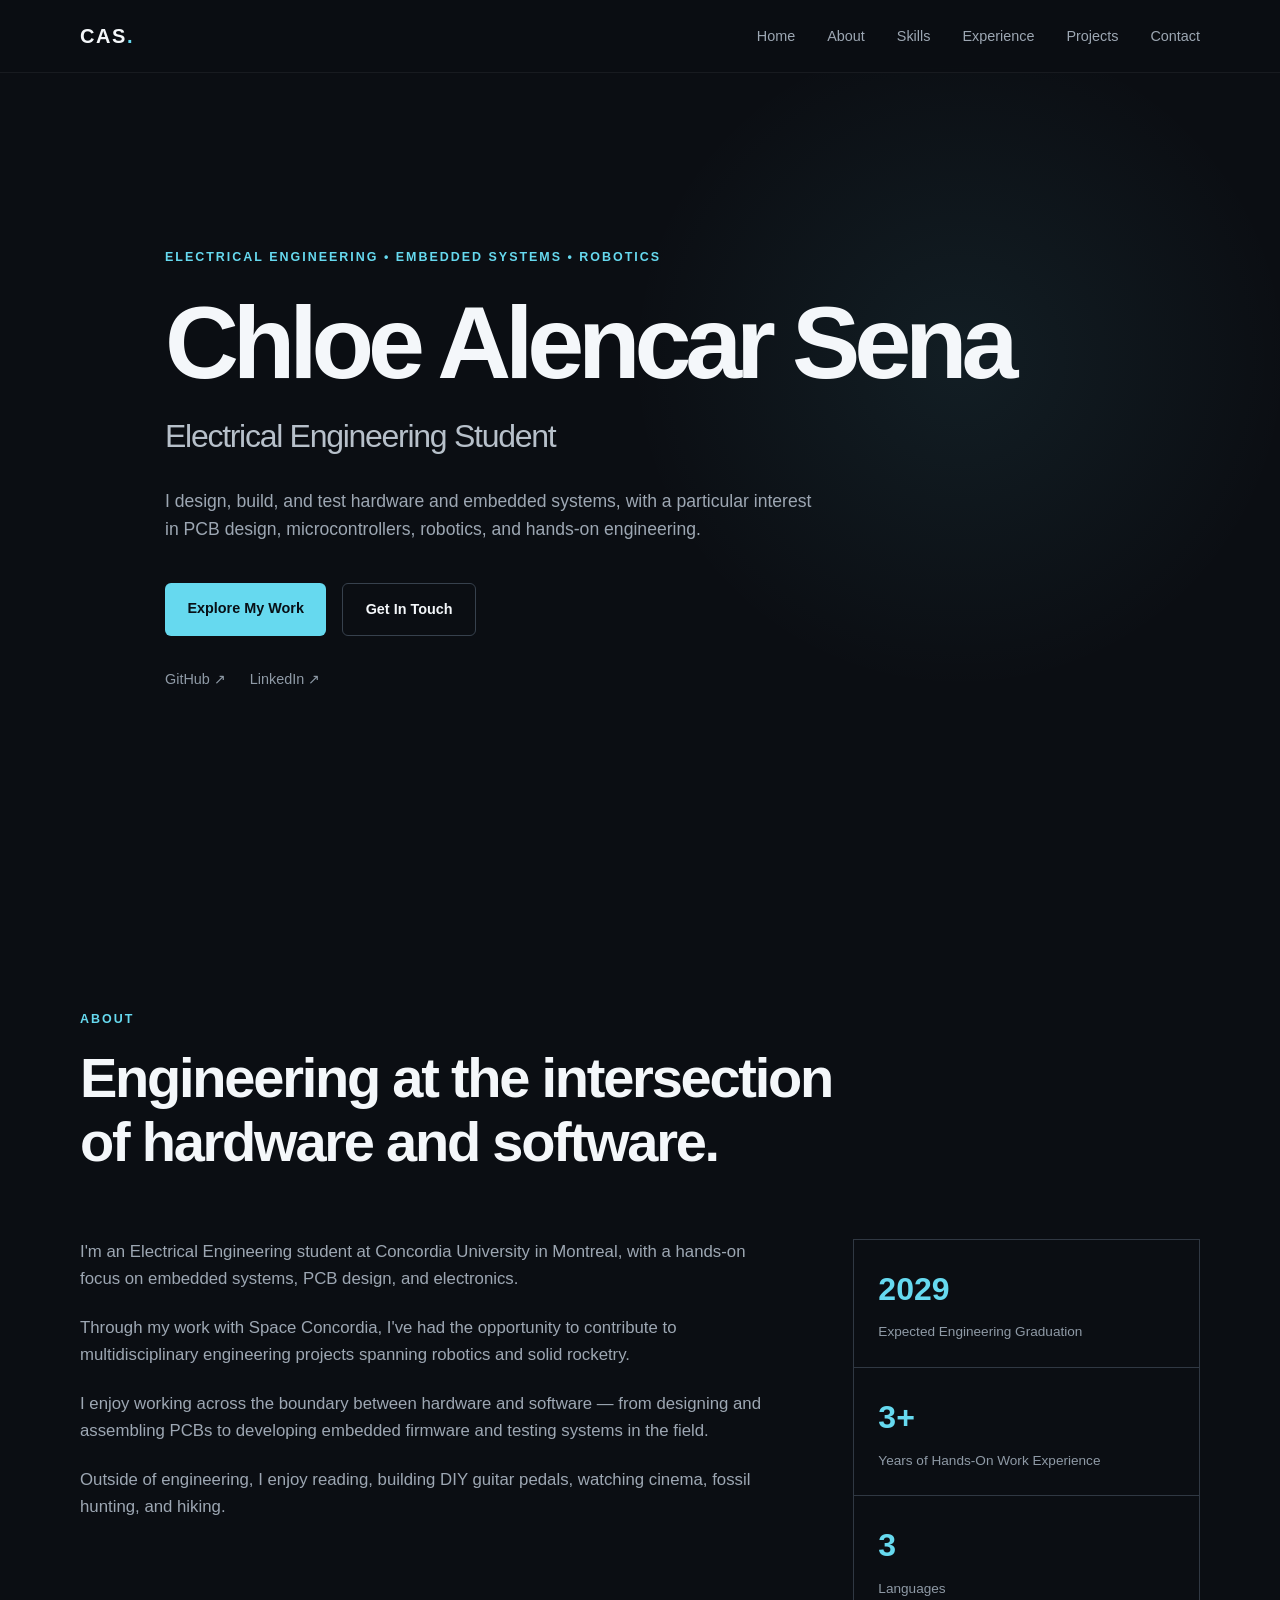
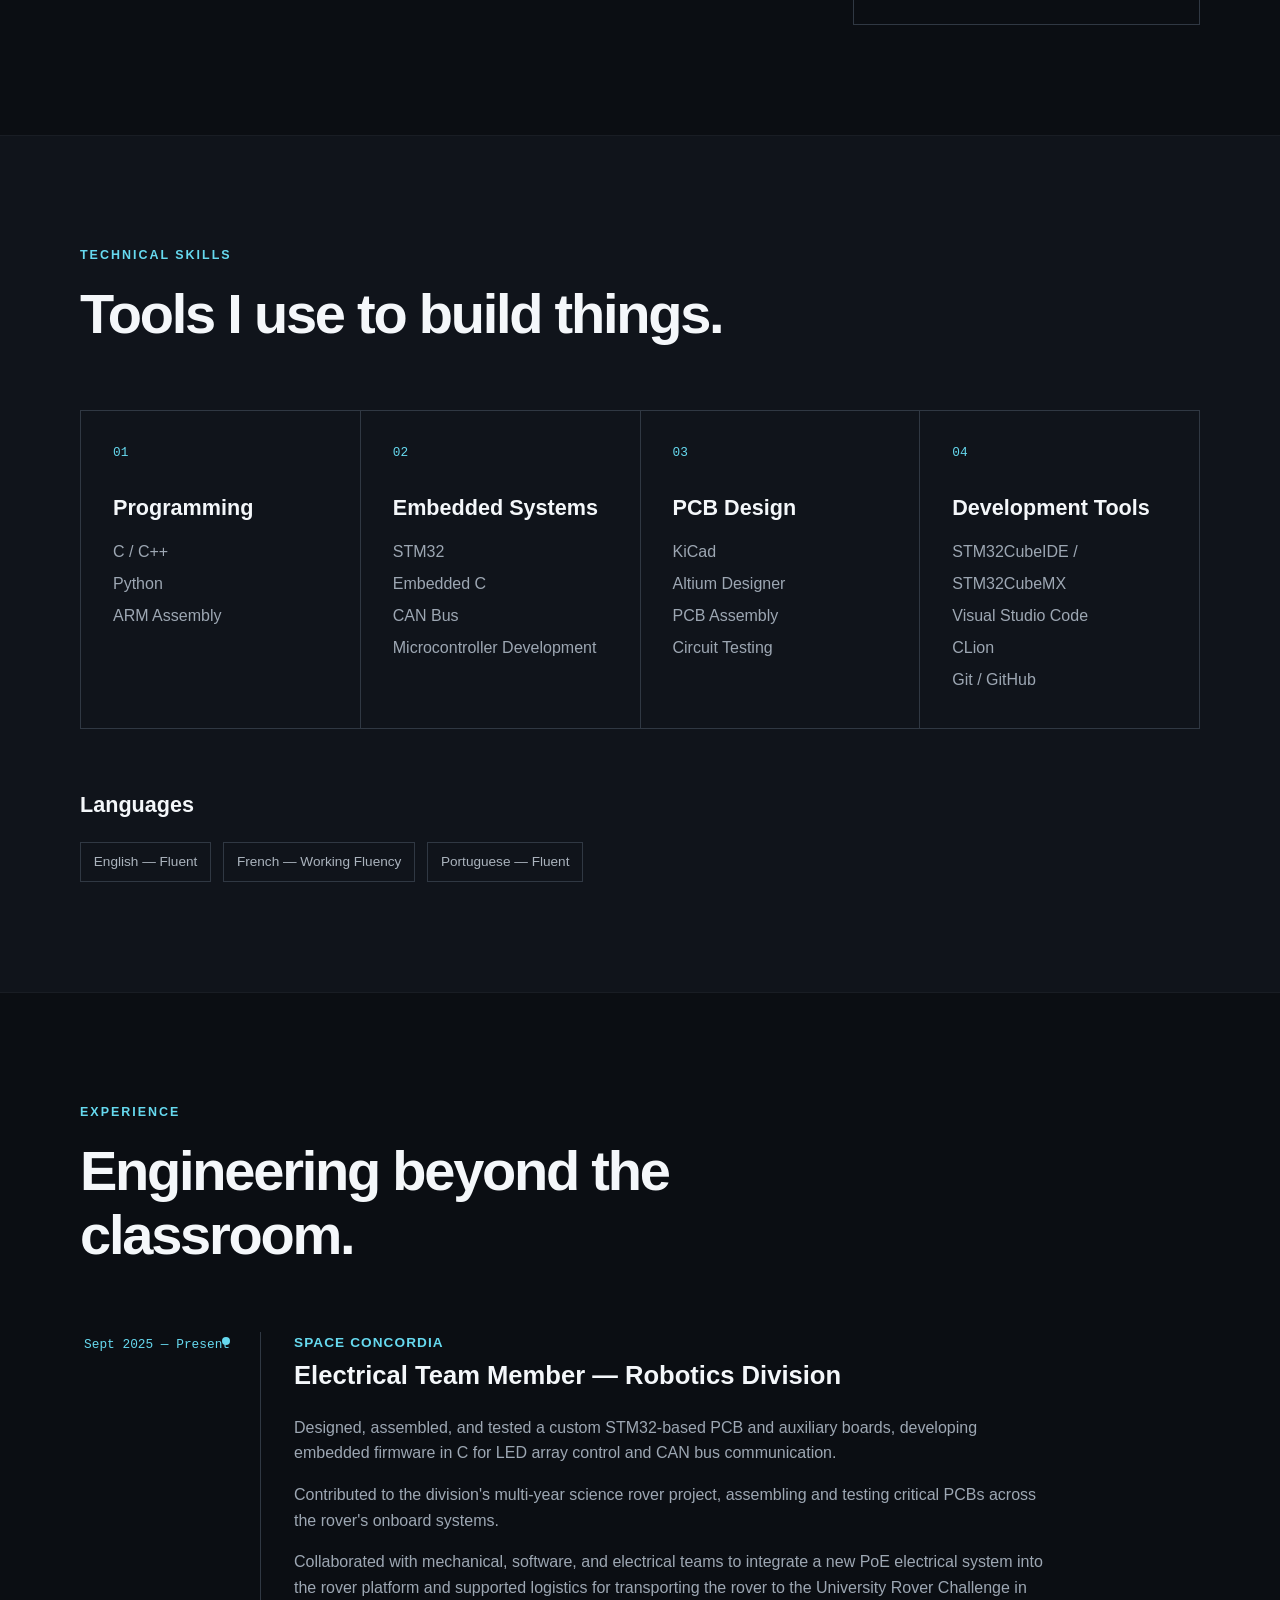
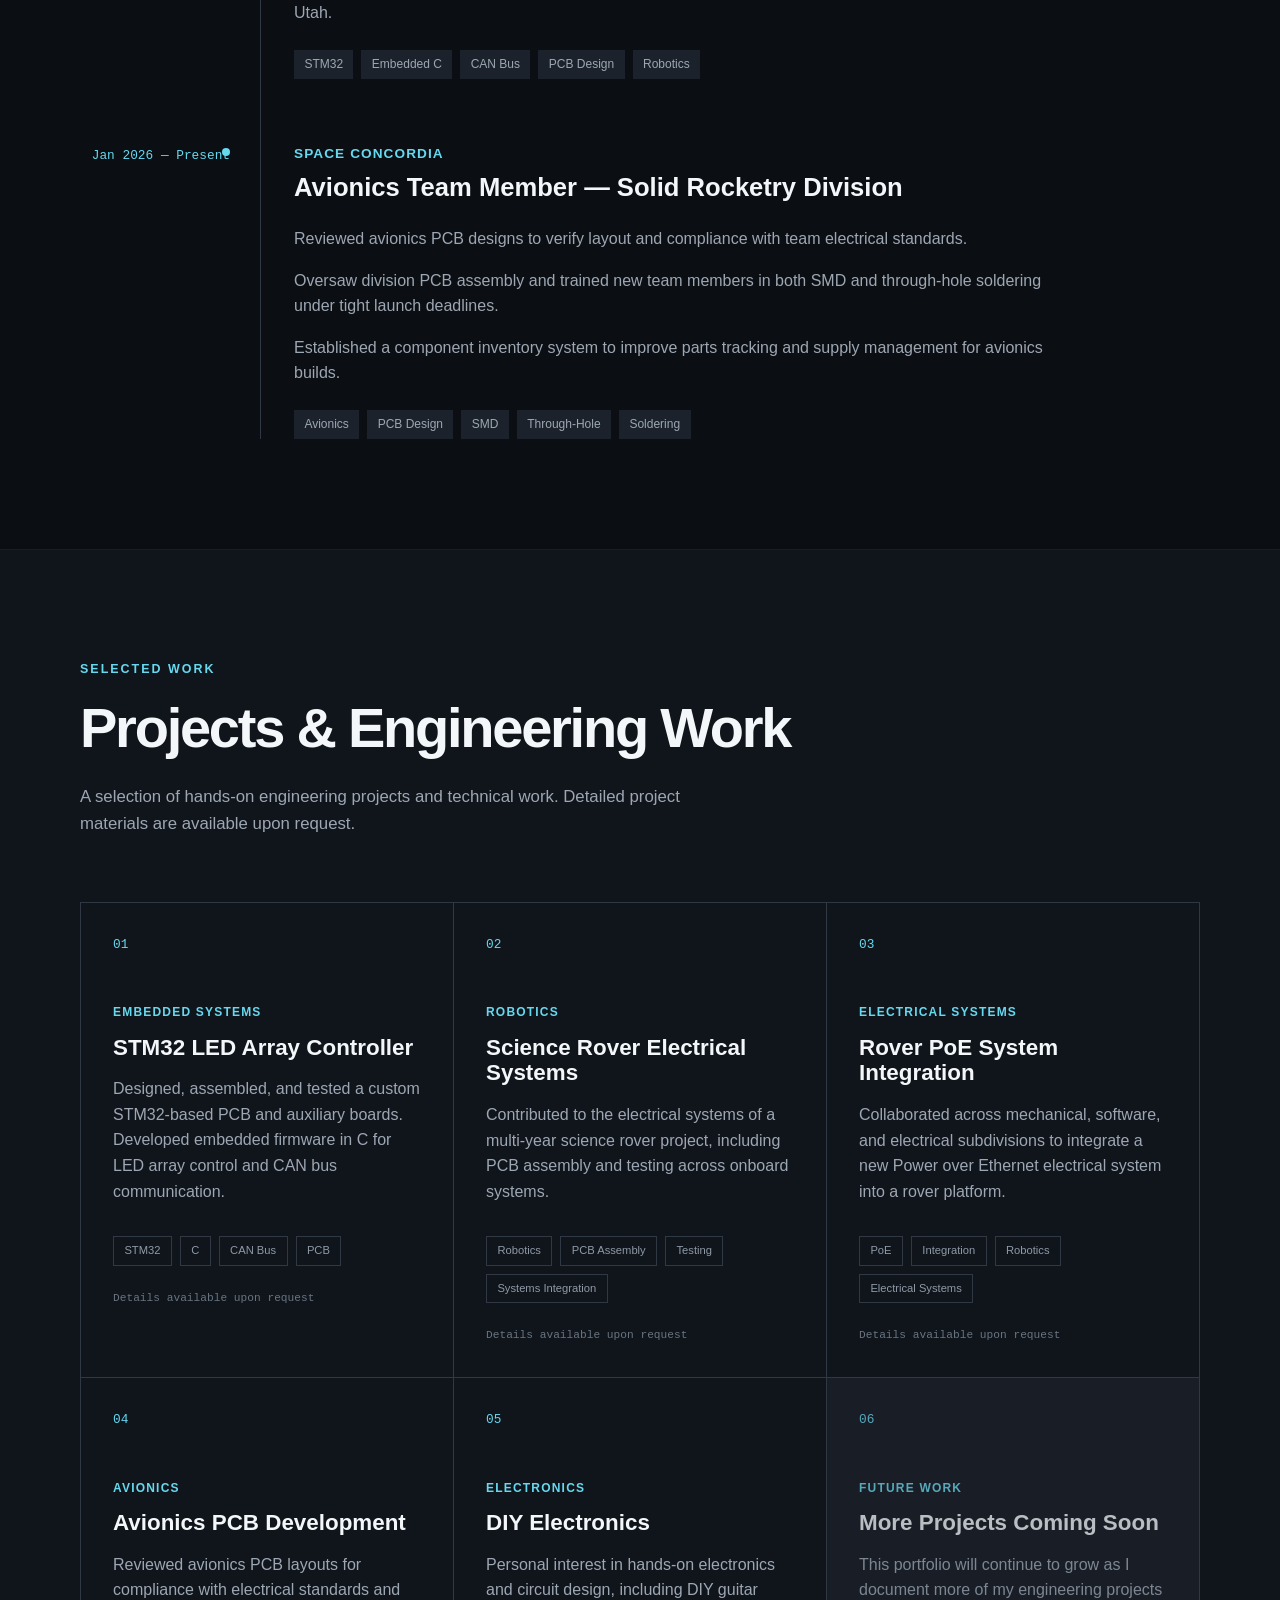
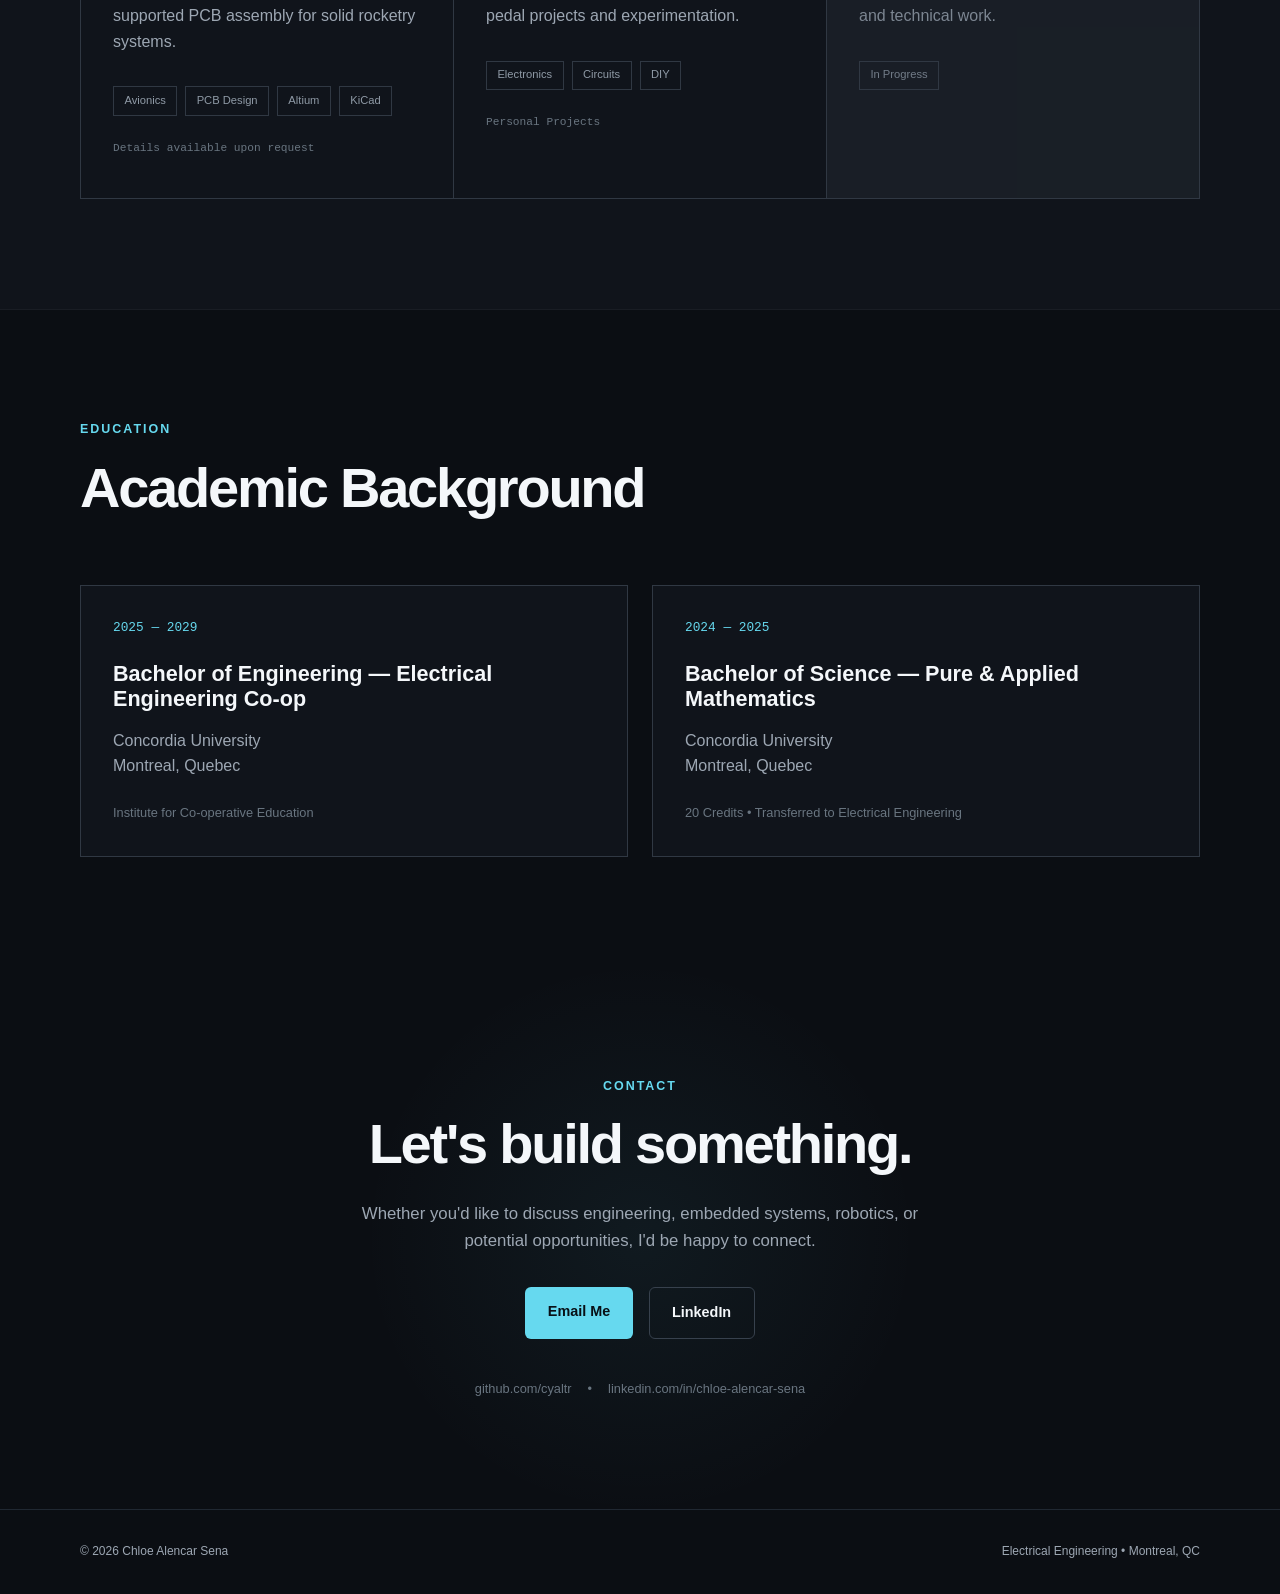
==== index.html @ 0486c57b "Revise portfolio content and structure Updated personal information and project details in the portf" ====
<!DOCTYPE html>
<html lang="en">
<head>
    <meta charset="UTF-8">

    <meta
        name="viewport"
        content="width=device-width, initial-scale=1.0"
    >

    <meta
        name="description"
        content="Chloe Alencar Sena — Electrical Engineering student specializing in embedded systems, PCB design, robotics, and avionics."
    >

    <meta
        name="author"
        content="Chloe Alencar Sena"
    >

    <title>Chloe Alencar Sena | Electrical Engineering</title>

    <link rel="stylesheet" href="css/style.css">
</head>

<body>

    <!-- ================================
         Navigation
    ================================= -->

    <header class="site-header">

        <nav class="navbar container">

            <a href="#home" class="logo">
                CAS<span>.</span>
            </a>

            <button
                class="menu-toggle"
                id="menu-toggle"
                aria-label="Open navigation menu"
                aria-expanded="false"
            >
                ☰
            </button>

            <ul class="nav-links" id="nav-links">

                <li>
                    <a href="#home">Home</a>
                </li>

                <li>
                    <a href="#about">About</a>
                </li>

                <li>
                    <a href="#skills">Skills</a>
                </li>

                <li>
                    <a href="#experience">Experience</a>
                </li>

                <li>
                    <a href="#projects">Projects</a>
                </li>

                <li>
                    <a href="#contact">Contact</a>
                </li>

            </ul>

        </nav>

    </header>


    <main>

        <!-- ================================
             Hero
        ================================= -->

        <section id="home" class="hero">

            <div class="container hero-content">

                <p class="eyebrow">
                    Electrical Engineering • Embedded Systems • Robotics
                </p>

                <h1>
                    Chloe Alencar Sena
                </h1>

                <h2>
                    Electrical Engineering Student
                </h2>

                <p class="hero-description">
                    I design, build, and test hardware and embedded
                    systems, with a particular interest in PCB design,
                    microcontrollers, robotics, and hands-on engineering.
                </p>

                <div class="hero-buttons">

                    <a
                        href="#projects"
                        class="button primary-button"
                    >
                        Explore My Work
                    </a>

                    <a
                        href="#contact"
                        class="button secondary-button"
                    >
                        Get In Touch
                    </a>

                </div>

                <div class="hero-links">

                    <a
                        href="https://github.com/cyaltr"
                        target="_blank"
                        rel="noopener noreferrer"
                    >
                        GitHub ↗
                    </a>

                    <a
                        href="https://www.linkedin.com/in/chloe-alencar-sena/"
                        target="_blank"
                        rel="noopener noreferrer"
                    >
                        LinkedIn ↗
                    </a>

                </div>

            </div>

        </section>


        <!-- ================================
             About
        ================================= -->

        <section id="about" class="section">

            <div class="container">

                <div class="section-heading">

                    <p class="eyebrow">
                        About
                    </p>

                    <h2>
                        Engineering at the intersection
                        of hardware and software.
                    </h2>

                </div>

                <div class="about-layout">

                    <div class="about-text">

                        <p>
                            I'm an Electrical Engineering student at
                            Concordia University in Montreal, with a
                            hands-on focus on embedded systems, PCB
                            design, and electronics.
                        </p>

                        <p>
                            Through my work with Space Concordia, I've
                            had the opportunity to contribute to
                            multidisciplinary engineering projects
                            spanning robotics and solid rocketry.
                        </p>

                        <p>
                            I enjoy working across the boundary between
                            hardware and software — from designing and
                            assembling PCBs to developing embedded
                            firmware and testing systems in the field.
                        </p>

                        <p>
                            Outside of engineering, I enjoy reading,
                            building DIY guitar pedals, watching cinema,
                            fossil hunting, and hiking.
                        </p>

                    </div>

                    <div class="about-facts">

                        <div class="fact">

                            <span class="fact-number">
                                2029
                            </span>

                            <span class="fact-label">
                                Expected Engineering Graduation
                            </span>

                        </div>

                        <div class="fact">

                            <span class="fact-number">
                                3+
                            </span>

                            <span class="fact-label">
                                Years of Hands-On Work Experience
                            </span>

                        </div>

                        <div class="fact">

                            <span class="fact-number">
                                3
                            </span>

                            <span class="fact-label">
                                Languages
                            </span>

                        </div>

                    </div>

                </div>

            </div>

        </section>


        <!-- ================================
             Skills
        ================================= -->

        <section id="skills" class="section section-alt">

            <div class="container">

                <div class="section-heading">

                    <p class="eyebrow">
                        Technical Skills
                    </p>

                    <h2>
                        Tools I use to build things.
                    </h2>

                </div>

                <div class="skills-grid">

                    <div class="skill-card">

                        <div class="skill-icon">
                            01
                        </div>

                        <h3>
                            Programming
                        </h3>

                        <p>
                            C / C++<br>
                            Python<br>
                            ARM Assembly
                        </p>

                    </div>


                    <div class="skill-card">

                        <div class="skill-icon">
                            02
                        </div>

                        <h3>
                            Embedded Systems
                        </h3>

                        <p>
                            STM32<br>
                            Embedded C<br>
                            CAN Bus<br>
                            Microcontroller Development
                        </p>

                    </div>


                    <div class="skill-card">

                        <div class="skill-icon">
                            03
                        </div>

                        <h3>
                            PCB Design
                        </h3>

                        <p>
                            KiCad<br>
                            Altium Designer<br>
                            PCB Assembly<br>
                            Circuit Testing
                        </p>

                    </div>


                    <div class="skill-card">

                        <div class="skill-icon">
                            04
                        </div>

                        <h3>
                            Development Tools
                        </h3>

                        <p>
                            STM32CubeIDE / STM32CubeMX<br>
                            Visual Studio Code<br>
                            CLion<br>
                            Git / GitHub
                        </p>

                    </div>

                </div>


                <div class="languages">

                    <h3>
                        Languages
                    </h3>

                    <div class="language-list">

                        <span>
                            English — Fluent
                        </span>

                        <span>
                            French — Working Fluency
                        </span>

                        <span>
                            Portuguese — Fluent
                        </span>

                    </div>

                </div>

            </div>

        </section>


        <!-- ================================
             Experience
        ================================= -->

        <section id="experience" class="section">

            <div class="container">

                <div class="section-heading">

                    <p class="eyebrow">
                        Experience
                    </p>

                    <h2>
                        Engineering beyond the classroom.
                    </h2>

                </div>

                <div class="timeline">


                    <!-- Space Concordia Robotics -->

                    <article class="timeline-item">

                        <div class="timeline-date">
                            Sept 2025 — Present
                        </div>

                        <div class="timeline-content">

                            <p class="timeline-organization">
                                Space Concordia
                            </p>

                            <h3>
                                Electrical Team Member —
                                Robotics Division
                            </h3>

                            <p>
                                Designed, assembled, and tested a custom
                                STM32-based PCB and auxiliary boards,
                                developing embedded firmware in C for
                                LED array control and CAN bus communication.
                            </p>

                            <p>
                                Contributed to the division's
                                multi-year science rover project,
                                assembling and testing critical PCBs
                                across the rover's onboard systems.
                            </p>

                            <p>
                                Collaborated with mechanical, software,
                                and electrical teams to integrate a new
                                PoE electrical system into the rover
                                platform and supported logistics for
                                transporting the rover to the University
                                Rover Challenge in Utah.
                            </p>

                            <div class="experience-tags">

                                <span>
                                    STM32
                                </span>

                                <span>
                                    Embedded C
                                </span>

                                <span>
                                    CAN Bus
                                </span>

                                <span>
                                    PCB Design
                                </span>

                                <span>
                                    Robotics
                                </span>

                            </div>

                        </div>

                    </article>


                    <!-- Space Concordia Rocketry -->

                    <article class="timeline-item">

                        <div class="timeline-date">
                            Jan 2026 — Present
                        </div>

                        <div class="timeline-content">

                            <p class="timeline-organization">
                                Space Concordia
                            </p>

                            <h3>
                                Avionics Team Member —
                                Solid Rocketry Division
                            </h3>

                            <p>
                                Reviewed avionics PCB designs to verify
                                layout and compliance with team electrical
                                standards.
                            </p>

                            <p>
                                Oversaw division PCB assembly and trained
                                new team members in both SMD and
                                through-hole soldering under tight
                                launch deadlines.
                            </p>

                            <p>
                                Established a component inventory system
                                to improve parts tracking and supply
                                management for avionics builds.
                            </p>

                            <div class="experience-tags">

                                <span>
                                    Avionics
                                </span>

                                <span>
                                    PCB Design
                                </span>

                                <span>
                                    SMD
                                </span>

                                <span>
                                    Through-Hole
                                </span>

                                <span>
                                    Soldering
                                </span>

                            </div>

                        </div>

                    </article>

                </div>

            </div>

        </section>


        <!-- ================================
             Projects
        ================================= -->

        <section id="projects" class="section section-alt">

            <div class="container">

                <div class="section-heading">

                    <p class="eyebrow">
                        Selected Work
                    </p>

                    <h2>
                        Projects &amp; Engineering Work
                    </h2>

                    <p class="section-intro">
                        A selection of hands-on engineering projects
                        and technical work. Detailed project materials
                        are available upon request.
                    </p>

                </div>

                <div class="projects-grid">


                    <!-- Project 1 -->

                    <article class="project-card">

                        <div class="project-number">
                            01
                        </div>

                        <div class="project-content">

                            <p class="project-category">
                                Embedded Systems
                            </p>

                            <h3>
                                STM32 LED Array Controller
                            </h3>

                            <p>
                                Designed, assembled, and tested a custom
                                STM32-based PCB and auxiliary boards.
                                Developed embedded firmware in C for
                                LED array control and CAN bus communication.
                            </p>

                            <div class="project-tags">

                                <span>STM32</span>
                                <span>C</span>
                                <span>CAN Bus</span>
                                <span>PCB</span>

                            </div>

                            <span class="project-status">
                                Details available upon request
                            </span>

                        </div>

                    </article>


                    <!-- Project 2 -->

                    <article class="project-card">

                        <div class="project-number">
                            02
                        </div>

                        <div class="project-content">

                            <p class="project-category">
                                Robotics
                            </p>

                            <h3>
                                Science Rover Electrical Systems
                            </h3>

                            <p>
                                Contributed to the electrical systems of
                                a multi-year science rover project,
                                including PCB assembly and testing across
                                onboard systems.
                            </p>

                            <div class="project-tags">

                                <span>Robotics</span>
                                <span>PCB Assembly</span>
                                <span>Testing</span>
                                <span>Systems Integration</span>

                            </div>

                            <span class="project-status">
                                Details available upon request
                            </span>

                        </div>

                    </article>


                    <!-- Project 3 -->

                    <article class="project-card">

                        <div class="project-number">
                            03
                        </div>

                        <div class="project-content">

                            <p class="project-category">
                                Electrical Systems
                            </p>

                            <h3>
                                Rover PoE System Integration
                            </h3>

                            <p>
                                Collaborated across mechanical, software,
                                and electrical subdivisions to integrate
                                a new Power over Ethernet electrical system
                                into a rover platform.
                            </p>

                            <div class="project-tags">

                                <span>PoE</span>
                                <span>Integration</span>
                                <span>Robotics</span>
                                <span>Electrical Systems</span>

                            </div>

                            <span class="project-status">
                                Details available upon request
                            </span>

                        </div>

                    </article>


                    <!-- Project 4 -->

                    <article class="project-card">

                        <div class="project-number">
                            04
                        </div>

                        <div class="project-content">

                            <p class="project-category">
                                Avionics
                            </p>

                            <h3>
                                Avionics PCB Development
                            </h3>

                            <p>
                                Reviewed avionics PCB layouts for
                                compliance with electrical standards
                                and supported PCB assembly for solid
                                rocketry systems.
                            </p>

                            <div class="project-tags">

                                <span>Avionics</span>
                                <span>PCB Design</span>
                                <span>Altium</span>
                                <span>KiCad</span>

                            </div>

                            <span class="project-status">
                                Details available upon request
                            </span>

                        </div>

                    </article>


                    <!-- Project 5 -->

                    <article class="project-card">

                        <div class="project-number">
                            05
                        </div>

                        <div class="project-content">

                            <p class="project-category">
                                Electronics
                            </p>

                            <h3>
                                DIY Electronics
                            </h3>

                            <p>
                                Personal interest in hands-on electronics
                                and circuit design, including DIY guitar
                                pedal projects and experimentation.
                            </p>

                            <div class="project-tags">

                                <span>Electronics</span>
                                <span>Circuits</span>
                                <span>DIY</span>

                            </div>

                            <span class="project-status">
                                Personal Projects
                            </span>

                        </div>

                    </article>


                    <!-- Project 6 -->

                    <article class="project-card project-card-muted">

                        <div class="project-number">
                            06
                        </div>

                        <div class="project-content">

                            <p class="project-category">
                                Future Work
                            </p>

                            <h3>
                                More Projects Coming Soon
                            </h3>

                            <p>
                                This portfolio will continue to grow
                                as I document more of my engineering
                                projects and technical work.
                            </p>

                            <div class="project-tags">

                                <span>In Progress</span>

                            </div>

                        </div>

                    </article>

                </div>

            </div>

        </section>


        <!-- ================================
             Education
        ================================= -->

        <section class="section">

            <div class="container">

                <div class="section-heading">

                    <p class="eyebrow">
                        Education
                    </p>

                    <h2>
                        Academic Background
                    </h2>

                </div>

                <div class="education-grid">

                    <article class="education-card">

                        <p class="education-date">
                            2025 — 2029
                        </p>

                        <h3>
                            Bachelor of Engineering —
                            Electrical Engineering Co-op
                        </h3>

                        <p>
                            Concordia University
                            <br>
                            Montreal, Quebec
                        </p>

                        <span>
                            Institute for Co-operative Education
                        </span>

                    </article>


                    <article class="education-card">

                        <p class="education-date">
                            2024 — 2025
                        </p>

                        <h3>
                            Bachelor of Science —
                            Pure &amp; Applied Mathematics
                        </h3>

                        <p>
                            Concordia University
                            <br>
                            Montreal, Quebec
                        </p>

                        <span>
                            20 Credits • Transferred to Electrical Engineering
                        </span>

                    </article>

                </div>

            </div>

        </section>


        <!-- ================================
             Contact
        ================================= -->

        <section id="contact" class="section contact-section">

            <div class="container contact-content">

                <p class="eyebrow">
                    Contact
                </p>

                <h2>
                    Let's build something.
                </h2>

                <p>
                    Whether you'd like to discuss engineering,
                    embedded systems, robotics, or potential
                    opportunities, I'd be happy to connect.
                </p>

                <div class="contact-buttons">

                    <a
                        href="mailto:chloe.alencar@gmail.com"
                        class="button primary-button"
                    >
                        Email Me
                    </a>

                    <a
                        href="https://www.linkedin.com/in/chloe-alencar-sena/"
                        target="_blank"
                        rel="noopener noreferrer"
                        class="button secondary-button"
                    >
                        LinkedIn
                    </a>

                </div>

                <div class="contact-links">

                    <a
                        href="https://github.com/cyaltr"
                        target="_blank"
                        rel="noopener noreferrer"
                    >
                        github.com/cyaltr
                    </a>

                    <span>
                        •
                    </span>

                    <a
                        href="https://www.linkedin.com/in/chloe-alencar-sena/"
                        target="_blank"
                        rel="noopener noreferrer"
                    >
                        linkedin.com/in/chloe-alencar-sena
                    </a>

                </div>

            </div>

        </section>

    </main>


    <!-- ================================
         Footer
    ================================= -->

    <footer class="site-footer">

        <div class="container footer-content">

            <p>
                &copy;
                <span id="current-year"></span>
                Chloe Alencar Sena
            </p>

            <p>
                Electrical Engineering • Montreal, QC
            </p>

        </div>

    </footer>


    <script src="js/script.js"></script>

</body>
</html>
---- css/style.css ----
/* =========================================
   RESET & BASE
========================================= */

* {
    margin: 0;
    padding: 0;
    box-sizing: border-box;
}

html {
    scroll-behavior: smooth;
    scroll-padding-top: 80px;
}

body {
    font-family:
        -apple-system,
        BlinkMacSystemFont,
        "Segoe UI",
        Roboto,
        Helvetica,
        Arial,
        sans-serif;

    background: #0b0e13;
    color: #f4f7fa;

    line-height: 1.6;
}

a {
    color: inherit;
    text-decoration: none;
}

button {
    font: inherit;
}

.container {
    width: min(1120px, 90%);
    margin: 0 auto;
}


/* =========================================
   TYPOGRAPHY
========================================= */

h1,
h2,
h3 {
    line-height: 1.15;
}

h1 {
    font-size: clamp(3.2rem, 8vw, 7rem);
    letter-spacing: -0.06em;
}

h2 {
    max-width: 800px;
    font-size: clamp(2rem, 5vw, 3.5rem);
    letter-spacing: -0.04em;
}

h3 {
    font-size: 1.35rem;
}

p {
    color: #9da7b3;
}

.eyebrow {
    margin-bottom: 1rem;

    color: #66d9ef;

    font-size: 0.78rem;
    font-weight: 700;

    letter-spacing: 0.16em;
    text-transform: uppercase;
}


/* =========================================
   HEADER
========================================= */

.site-header {
    position: fixed;
    top: 0;
    left: 0;

    width: 100%;

    z-index: 1000;

    background: rgba(11, 14, 19, 0.88);

    backdrop-filter: blur(14px);

    border-bottom:
        1px solid rgba(255, 255, 255, 0.06);
}

.navbar {
    min-height: 72px;

    display: flex;
    align-items: center;
    justify-content: space-between;
}

.logo {
    font-size: 1.25rem;
    font-weight: 800;

    letter-spacing: 0.08em;
}

.logo span {
    color: #66d9ef;
}

.nav-links {
    display: flex;
    gap: 2rem;

    list-style: none;
}

.nav-links a {
    color: #9da7b3;

    font-size: 0.9rem;

    transition:
        color 0.2s ease;
}

.nav-links a:hover {
    color: #ffffff;
}

.menu-toggle {
    display: none;

    border: 0;

    background: transparent;

    color: #ffffff;

    font-size: 1.5rem;

    cursor: pointer;
}


/* =========================================
   HERO
========================================= */

.hero {
    min-height: 100vh;

    display: flex;
    align-items: center;

    padding:
        120px 0
        80px;

    background:
        radial-gradient(
            circle at 75% 40%,
            rgba(102, 217, 239, 0.08),
            transparent 30%
        );
}

.hero-content {
    max-width: 950px;
}

.hero h2 {
    margin-top: 1rem;

    color: #b7c0ca;

    font-size: clamp(1.3rem, 3vw, 2rem);

    font-weight: 400;
}

.hero-description {
    max-width: 650px;

    margin-top: 2rem;

    font-size: 1.1rem;
}

.hero-buttons {
    display: flex;
    flex-wrap: wrap;

    gap: 1rem;

    margin-top: 2.5rem;
}

.hero-links {
    display: flex;
    gap: 1.5rem;

    margin-top: 2rem;
}

.hero-links a {
    color: #8f9aa6;

    font-size: 0.9rem;

    border-bottom:
        1px solid transparent;

    transition:
        color 0.2s ease,
        border-color 0.2s ease;
}

.hero-links a:hover {
    color: #66d9ef;

    border-color: #66d9ef;
}


/* =========================================
   BUTTONS
========================================= */

.button {
    display: inline-block;

    padding:
        0.85rem
        1.4rem;

    border-radius: 6px;

    font-size: 0.9rem;
    font-weight: 700;

    transition:
        transform 0.2s ease,
        background 0.2s ease,
        border-color 0.2s ease;
}

.button:hover {
    transform: translateY(-2px);
}

.primary-button {
    background: #66d9ef;

    color: #081016;
}

.primary-button:hover {
    background: #8de5f5;
}

.secondary-button {
    border:
        1px solid #37414d;

    color: #f4f7fa;
}

.secondary-button:hover {
    border-color: #66d9ef;

    background: rgba(102, 217, 239, 0.05);
}


/* =========================================
   SECTIONS
========================================= */

.section {
    padding: 110px 0;
}

.section-alt {
    background: #10141b;

    border-top:
        1px solid rgba(255, 255, 255, 0.04);

    border-bottom:
        1px solid rgba(255, 255, 255, 0.04);
}

.section-heading {
    margin-bottom: 4rem;
}

.section-intro {
    max-width: 650px;

    margin-top: 1.5rem;

    font-size: 1.05rem;
}


/* =========================================
   ABOUT
========================================= */

.about-layout {
    display: grid;

    grid-template-columns:
        1.6fr
        0.8fr;

    gap: 5rem;

    align-items: start;
}

.about-text {
    display: grid;

    gap: 1.4rem;

    font-size: 1.05rem;
}

.about-facts {
    display: grid;

    gap: 1px;

    background: #303843;

    border:
        1px solid #303843;
}

.fact {
    display: flex;
    flex-direction: column;

    padding: 1.5rem;

    background: #0b0e13;
}

.fact-number {
    color: #66d9ef;

    font-size: 2rem;
    font-weight: 700;
}

.fact-label {
    margin-top: 0.4rem;

    color: #8f9aa6;

    font-size: 0.85rem;
}


/* =========================================
   SKILLS
========================================= */

.skills-grid {
    display: grid;

    grid-template-columns:
        repeat(4, 1fr);

    gap: 1px;

    background: #303843;

    border:
        1px solid #303843;
}

.skill-card {
    min-height: 250px;

    padding: 2rem;

    background: #10141b;

    transition:
        background 0.2s ease;
}

.skill-card:hover {
    background: #151b23;
}

.skill-icon {
    margin-bottom: 2rem;

    color: #66d9ef;

    font-family:
        "Courier New",
        monospace;

    font-size: 0.8rem;
}

.skill-card h3 {
    margin-bottom: 1rem;
}

.skill-card p {
    line-height: 2;
}

.languages {
    margin-top: 4rem;
}

.languages h3 {
    margin-bottom: 1.5rem;
}

.language-list {
    display: flex;
    flex-wrap: wrap;

    gap: 0.75rem;
}

.language-list span {
    padding:
        0.5rem
        0.8rem;

    border:
        1px solid #303843;

    color: #aab3bd;

    font-size: 0.85rem;
}


/* =========================================
   EXPERIENCE TIMELINE
========================================= */

.timeline {
    position: relative;

    display: grid;

    gap: 4rem;
}

.timeline::before {
    content: "";

    position: absolute;

    top: 0;
    bottom: 0;
    left: 180px;

    width: 1px;

    background: #303843;
}

.timeline-item {
    display: grid;

    grid-template-columns:
        150px
        1fr;

    gap: 4rem;

    position: relative;
}

.timeline-date {
    padding-top: 0.2rem;

    color: #66d9ef;

    font-family:
        "Courier New",
        monospace;

    font-size: 0.8rem;

    text-align: right;
}

.timeline-content {
    position: relative;
}

.timeline-content::before {
    content: "";

    position: absolute;

    top: 5px;
    left: -4.5rem;

    width: 8px;
    height: 8px;

    background: #66d9ef;

    border-radius: 50%;
}

.timeline-organization {
    margin-bottom: 0.5rem;

    color: #66d9ef;

    font-size: 0.85rem;

    font-weight: 700;

    text-transform: uppercase;

    letter-spacing: 0.08em;
}

.timeline-content h3 {
    margin-bottom: 1.5rem;

    font-size: 1.6rem;
}

.timeline-content p:not(.timeline-organization) {
    max-width: 750px;

    margin-bottom: 1rem;
}

.experience-tags {
    display: flex;
    flex-wrap: wrap;

    gap: 0.5rem;

    margin-top: 1.5rem;
}

.experience-tags span {
    padding:
        0.3rem
        0.65rem;

    background: #1b222b;

    color: #9da7b3;

    font-size: 0.75rem;
}


/* =========================================
   PROJECTS
========================================= */

.projects-grid {
    display: grid;

    grid-template-columns:
        repeat(3, 1fr);

    gap: 1px;

    background: #303843;

    border:
        1px solid #303843;
}

.project-card {
    min-height: 420px;

    display: flex;
    flex-direction: column;

    padding: 2rem;

    background: #10141b;

    transition:
        background 0.2s ease;
}

.project-card:hover {
    background: #151b23;
}

.project-card-muted {
    opacity: 0.7;
}

.project-number {
    margin-bottom: 3rem;

    color: #66d9ef;

    font-family:
        "Courier New",
        monospace;

    font-size: 0.8rem;
}

.project-category {
    margin-bottom: 0.75rem;

    color: #66d9ef;

    font-size: 0.75rem;

    font-weight: 700;

    letter-spacing: 0.1em;

    text-transform: uppercase;
}

.project-content h3 {
    font-size: 1.4rem;
}

.project-content > p:not(.project-category) {
    margin-top: 1rem;
}

.project-tags {
    display: flex;
    flex-wrap: wrap;

    gap: 0.5rem;

    margin-top: auto;
    padding-top: 2rem;
}

.project-tags span {
    padding:
        0.3rem
        0.65rem;

    border:
        1px solid #303843;

    color: #8f9aa6;

    font-size: 0.7rem;
}

.project-status {
    display: block;

    margin-top: 1.5rem;

    color: #697580;

    font-family:
        "Courier New",
        monospace;

    font-size: 0.7rem;
}


/* =========================================
   EDUCATION
========================================= */

.education-grid {
    display: grid;

    grid-template-columns:
        repeat(2, 1fr);

    gap: 1.5rem;
}

.education-card {
    padding: 2rem;

    border:
        1px solid #303843;

    background: #10141b;
}

.education-date {
    margin-bottom: 1.5rem;

    color: #66d9ef;

    font-family:
        "Courier New",
        monospace;

    font-size: 0.8rem;
}

.education-card h3 {
    margin-bottom: 1rem;
}

.education-card span {
    display: block;

    margin-top: 1.5rem;

    color: #697580;

    font-size: 0.8rem;
}


/* =========================================
   CONTACT
========================================= */

.contact-section {
    background:
        radial-gradient(
            circle at 50% 50%,
            rgba(102, 217, 239, 0.06),
            transparent 40%
        );
}

.contact-content {
    max-width: 750px;

    text-align: center;
}

.contact-content h2 {
    margin:
        0 auto;
}

.contact-content > p:not(.eyebrow) {
    max-width: 600px;

    margin:
        1.5rem
        auto
        2rem;

    font-size: 1.05rem;
}

.contact-buttons {
    display: flex;

    justify-content: center;

    gap: 1rem;
}

.contact-links {
    display: flex;

    justify-content: center;

    flex-wrap: wrap;

    gap: 1rem;

    margin-top: 2.5rem;

    color: #697580;

    font-size: 0.8rem;
}

.contact-links a:hover {
    color: #66d9ef;
}


/* =========================================
   FOOTER
========================================= */

.site-footer {
    padding:
        2rem
        0;

    border-top:
        1px solid #202832;
}

.footer-content {
    display: flex;

    justify-content: space-between;

    gap: 1rem;
}

.footer-content p {
    font-size: 0.75rem;
}


/* =========================================
   RESPONSIVE
========================================= */

@media (max-width: 900px) {

    .skills-grid {
        grid-template-columns:
            repeat(2, 1fr);
    }

    .projects-grid {
        grid-template-columns:
            repeat(2, 1fr);
    }

    .about-layout {
        grid-template-columns: 1fr;
    }

}


@media (max-width: 768px) {

    .menu-toggle {
        display: block;
    }

    .nav-links {
        position: absolute;

        top: 72px;
        left: 0;

        width: 100%;

        display: none;

        flex-direction: column;

        gap: 0;

        padding: 1rem 5%;

        background: #10141b;

        border-bottom:
            1px solid #303843;
    }

    .nav-links.active {
        display: flex;
    }

    .nav-links li {
        padding:
            0.75rem
            0;
    }

    .hero {
        min-height: auto;

        padding:
            150px
            0
            100px;
    }

    .timeline::before {
        display: none;
    }

    .timeline-item {
        grid-template-columns: 1fr;

        gap: 0.75rem;
    }

    .timeline-date {
        text-align: left;
    }

    .timeline-content::before {
        display: none;
    }

}


@media (max-width: 600px) {

    .section {
        padding:
            80px
            0;
    }

    .skills-grid,
    .projects-grid,
    .education-grid {
        grid-template-columns: 1fr;
    }

    .hero-buttons,
    .contact-buttons {
        flex-direction: column;
    }

    .button {
        text-align: center;
    }

    .footer-content {
        flex-direction: column;
    }

}
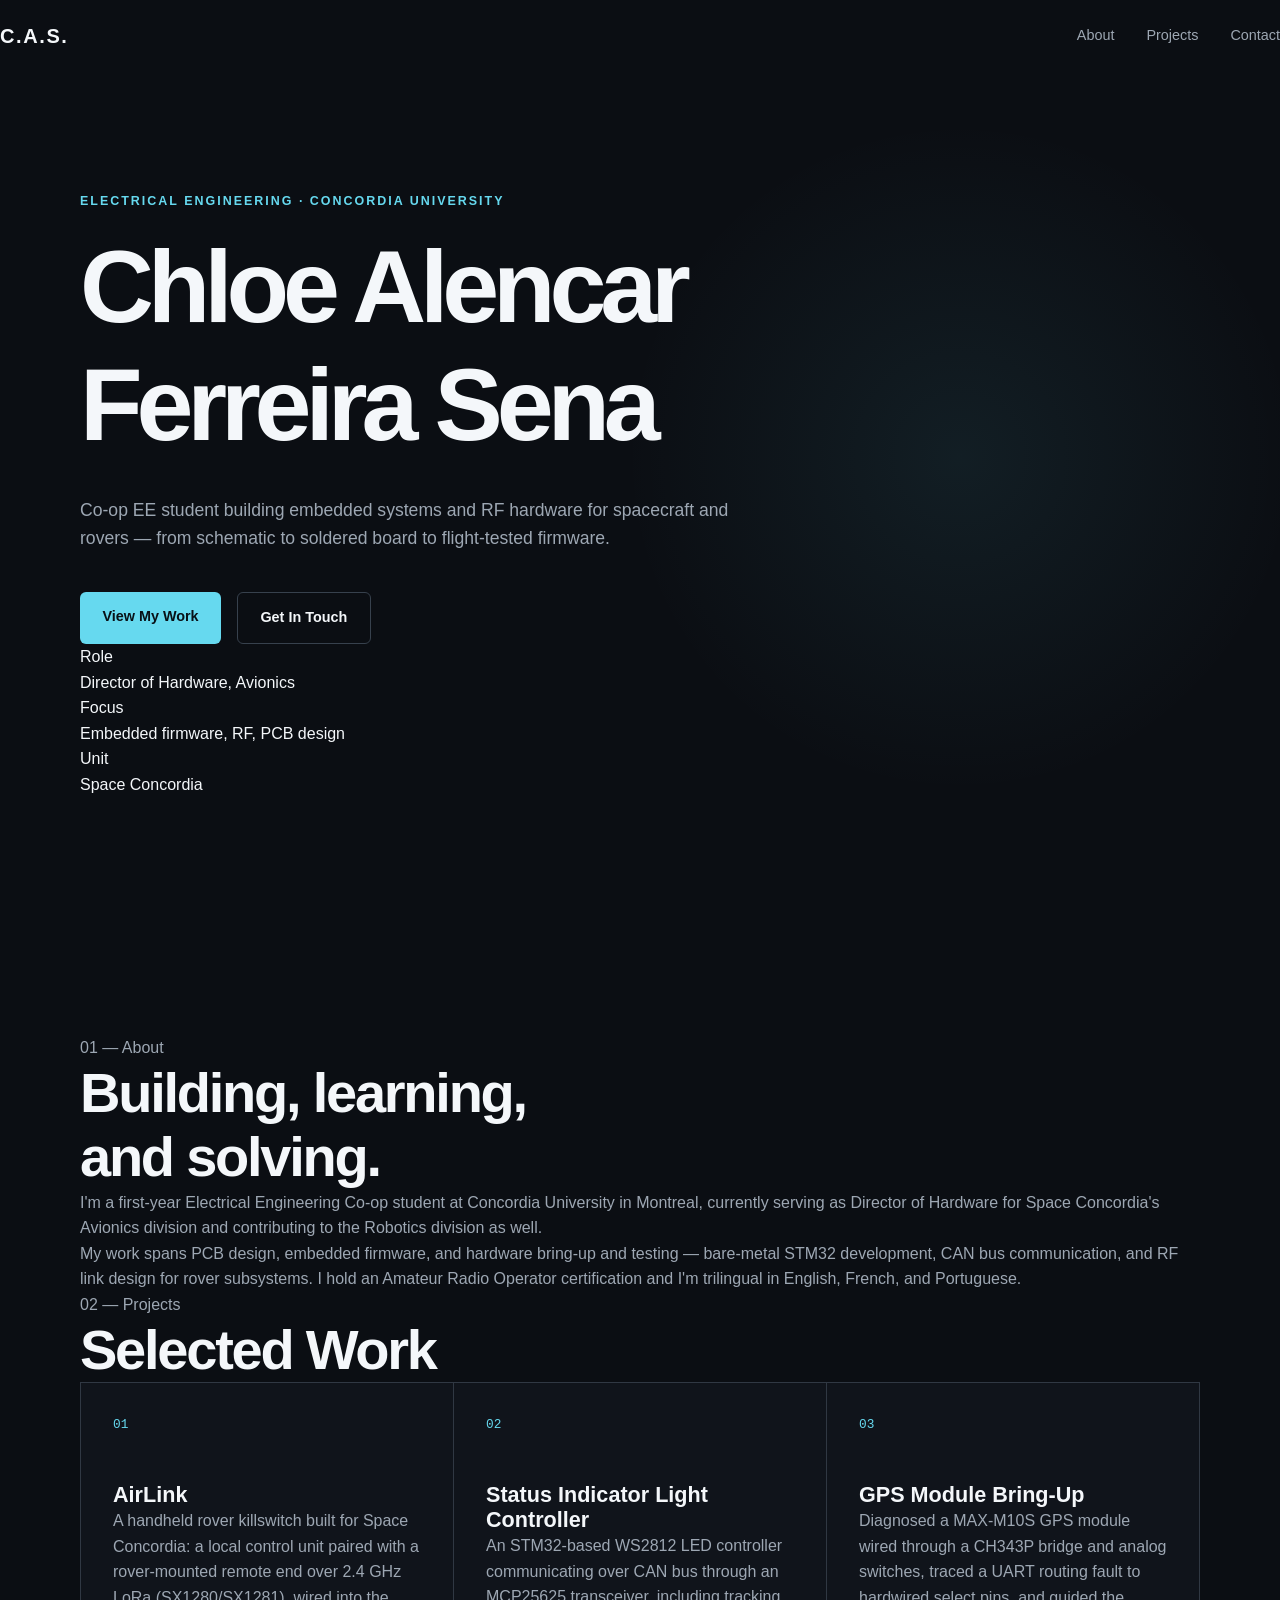
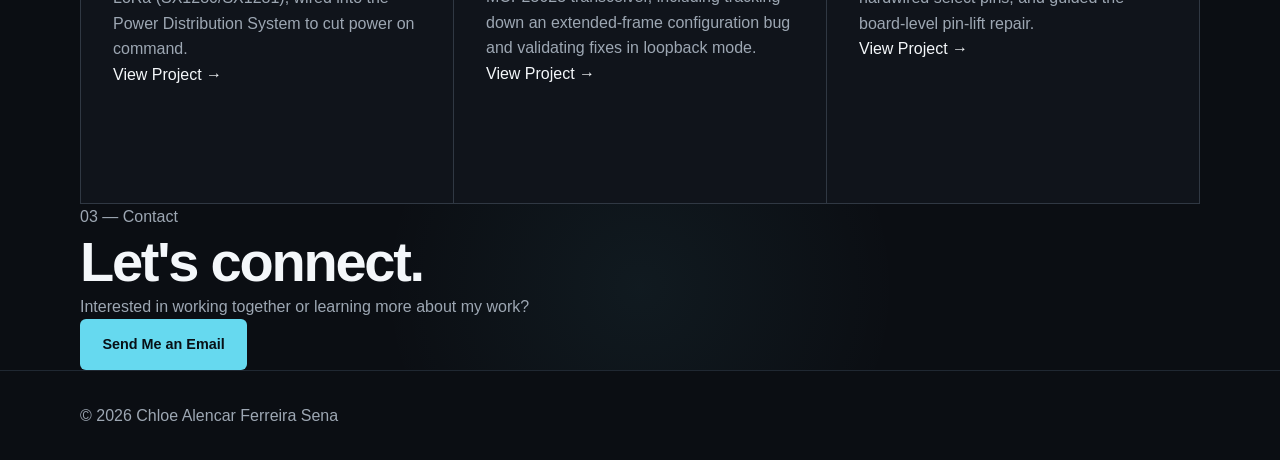
==== commit 7a3b2cb9: "Add files via upload" ====
--- a/index.html
+++ b/index.html
@@ -10,970 +10,224 @@
 
     <meta
         name="description"
-        content="Chloe Alencar Sena — Electrical Engineering student specializing in embedded systems, PCB design, robotics, and avionics."
+        content="Chloe Alencar Ferreira Sena — Electrical Engineering portfolio: embedded firmware, PCB design, and RF systems."
     >
 
-    <meta
-        name="author"
-        content="Chloe Alencar Sena"
-    >
-
-    <title>Chloe Alencar Sena | Electrical Engineering</title>
+    <meta name="theme-color" content="#000000">
+
+    <title>Chloe Alencar Ferreira Sena | Portfolio</title>
+
+    <link rel="preconnect" href="https://fonts.googleapis.com">
+    <link rel="preconnect" href="https://fonts.gstatic.com" crossorigin>
+    <link href="https://fonts.googleapis.com/css2?family=Inter:wght@400;500;600;700&family=JetBrains+Mono:wght@400;500;700&display=swap" rel="stylesheet">
 
     <link rel="stylesheet" href="css/style.css">
 </head>
 
 <body>
 
-    <!-- ================================
-         Navigation
-    ================================= -->
-
-    <header class="site-header">
-
-        <nav class="navbar container">
-
-            <a href="#home" class="logo">
-                CAS<span>.</span>
-            </a>
-
-            <button
-                class="menu-toggle"
-                id="menu-toggle"
-                aria-label="Open navigation menu"
-                aria-expanded="false"
-            >
-                ☰
-            </button>
-
-            <ul class="nav-links" id="nav-links">
-
-                <li>
-                    <a href="#home">Home</a>
-                </li>
-
-                <li>
-                    <a href="#about">About</a>
-                </li>
-
-                <li>
-                    <a href="#skills">Skills</a>
-                </li>
-
-                <li>
-                    <a href="#experience">Experience</a>
-                </li>
-
-                <li>
-                    <a href="#projects">Projects</a>
-                </li>
-
-                <li>
-                    <a href="#contact">Contact</a>
-                </li>
-
-            </ul>
-
+    <!-- =========================
+         NAVIGATION
+    ========================== -->
+
+    <header class="navbar">
+
+        <a href="#home" class="logo">C.A.S.</a>
+
+        <nav class="nav-links">
+            <a href="#about">About</a>
+            <a href="#projects">Projects</a>
+            <a href="#contact">Contact</a>
         </nav>
 
     </header>
 
 
+    <!-- =========================
+         HERO SECTION
+    ========================== -->
+
     <main>
 
-        <!-- ================================
-             Hero
-        ================================= -->
-
         <section id="home" class="hero">
 
-            <div class="container hero-content">
-
-                <p class="eyebrow">
-                    Electrical Engineering • Embedded Systems • Robotics
+            <div class="container hero-grid">
+
+                <div class="hero-left">
+
+                    <p class="eyebrow">Electrical Engineering &middot; Concordia University</p>
+
+                    <h1>
+                        Chloe Alencar<br>
+                        Ferreira Sena
+                    </h1>
+
+                    <p class="hero-description">
+                        Co-op EE student building embedded systems and RF
+                        hardware for spacecraft and rovers &mdash; from
+                        schematic to soldered board to flight-tested firmware.
+                    </p>
+
+                    <div class="hero-buttons">
+                        <a href="#projects" class="button primary-button">View My Work</a>
+                        <a href="#contact" class="button secondary-button">Get In Touch</a>
+                    </div>
+
+                    <dl class="hero-specs">
+                        <div class="hero-spec-row">
+                            <dt>Role</dt>
+                            <dd>Director of Hardware, Avionics</dd>
+                        </div>
+                        <div class="hero-spec-row">
+                            <dt>Focus</dt>
+                            <dd>Embedded firmware, RF, PCB design</dd>
+                        </div>
+                        <div class="hero-spec-row">
+                            <dt>Unit</dt>
+                            <dd>Space Concordia</dd>
+                        </div>
+                    </dl>
+
+                </div>
+
+                <div class="hero-visual">
+                    <canvas id="waveCanvas" aria-hidden="true"></canvas>
+                </div>
+
+            </div>
+
+        </section>
+
+
+        <!-- =========================
+             ABOUT
+        ========================== -->
+
+        <section id="about" class="content-section">
+
+            <div class="container section-inner">
+
+                <p class="section-label">01 &mdash; About</p>
+
+                <h2>Building, learning,<br>and solving.</h2>
+
+                <p>
+                    I'm a first-year Electrical Engineering Co-op
+                    student at Concordia University in Montreal,
+                    currently serving as Director of Hardware for
+                    Space Concordia's Avionics division and
+                    contributing to the Robotics division as well.
                 </p>
 
-                <h1>
-                    Chloe Alencar Sena
-                </h1>
-
-                <h2>
-                    Electrical Engineering Student
-                </h2>
-
-                <p class="hero-description">
-                    I design, build, and test hardware and embedded
-                    systems, with a particular interest in PCB design,
-                    microcontrollers, robotics, and hands-on engineering.
+                <p>
+                    My work spans PCB design, embedded firmware, and
+                    hardware bring-up and testing &mdash; bare-metal
+                    STM32 development, CAN bus communication, and RF
+                    link design for rover subsystems. I hold an
+                    Amateur Radio Operator certification and I'm
+                    trilingual in English, French, and Portuguese.
                 </p>
 
-                <div class="hero-buttons">
-
-                    <a
-                        href="#projects"
-                        class="button primary-button"
-                    >
-                        Explore My Work
-                    </a>
-
-                    <a
-                        href="#contact"
-                        class="button secondary-button"
-                    >
-                        Get In Touch
-                    </a>
+            </div>
+
+        </section>
+
+
+        <!-- =========================
+             PROJECTS
+        ========================== -->
+
+        <section id="projects" class="content-section projects-section">
+
+            <div class="container section-inner">
+
+                <p class="section-label">02 &mdash; Projects</p>
+
+                <h2>Selected Work</h2>
+
+                <div class="projects-grid">
+
+                    <article class="project-card">
+                        <span class="project-number">01</span>
+
+                        <h3>AirLink</h3>
+
+                        <p>
+                            A handheld rover killswitch built for
+                            Space Concordia: a local control unit
+                            paired with a rover-mounted remote end
+                            over 2.4 GHz LoRa (SX1280/SX1281), wired
+                            into the Power Distribution System to cut
+                            power on command.
+                        </p>
+
+                        <a href="#">View Project &rarr;</a>
+                    </article>
+
+
+                    <article class="project-card">
+                        <span class="project-number">02</span>
+
+                        <h3>Status Indicator Light Controller</h3>
+
+                        <p>
+                            An STM32-based WS2812 LED controller
+                            communicating over CAN bus through an
+                            MCP25625 transceiver, including tracking
+                            down an extended-frame configuration bug
+                            and validating fixes in loopback mode.
+                        </p>
+
+                        <a href="#">View Project &rarr;</a>
+                    </article>
+
+
+                    <article class="project-card">
+                        <span class="project-number">03</span>
+
+                        <h3>GPS Module Bring-Up</h3>
+
+                        <p>
+                            Diagnosed a MAX-M10S GPS module wired
+                            through a CH343P bridge and analog
+                            switches, traced a UART routing fault to
+                            hardwired select pins, and guided the
+                            board-level pin-lift repair.
+                        </p>
+
+                        <a href="#">View Project &rarr;</a>
+                    </article>
 
                 </div>
 
-                <div class="hero-links">
-
-                    <a
-                        href="https://github.com/cyaltr"
-                        target="_blank"
-                        rel="noopener noreferrer"
-                    >
-                        GitHub ↗
-                    </a>
-
-                    <a
-                        href="https://www.linkedin.com/in/chloe-alencar-sena/"
-                        target="_blank"
-                        rel="noopener noreferrer"
-                    >
-                        LinkedIn ↗
-                    </a>
-
-                </div>
-
-            </div>
-
-        </section>
-
-
-        <!-- ================================
-             About
-        ================================= -->
-
-        <section id="about" class="section">
-
-            <div class="container">
-
-                <div class="section-heading">
-
-                    <p class="eyebrow">
-                        About
-                    </p>
-
-                    <h2>
-                        Engineering at the intersection
-                        of hardware and software.
-                    </h2>
-
-                </div>
-
-                <div class="about-layout">
-
-                    <div class="about-text">
-
-                        <p>
-                            I'm an Electrical Engineering student at
-                            Concordia University in Montreal, with a
-                            hands-on focus on embedded systems, PCB
-                            design, and electronics.
-                        </p>
-
-                        <p>
-                            Through my work with Space Concordia, I've
-                            had the opportunity to contribute to
-                            multidisciplinary engineering projects
-                            spanning robotics and solid rocketry.
-                        </p>
-
-                        <p>
-                            I enjoy working across the boundary between
-                            hardware and software — from designing and
-                            assembling PCBs to developing embedded
-                            firmware and testing systems in the field.
-                        </p>
-
-                        <p>
-                            Outside of engineering, I enjoy reading,
-                            building DIY guitar pedals, watching cinema,
-                            fossil hunting, and hiking.
-                        </p>
-
-                    </div>
-
-                    <div class="about-facts">
-
-                        <div class="fact">
-
-                            <span class="fact-number">
-                                2029
-                            </span>
-
-                            <span class="fact-label">
-                                Expected Engineering Graduation
-                            </span>
-
-                        </div>
-
-                        <div class="fact">
-
-                            <span class="fact-number">
-                                3+
-                            </span>
-
-                            <span class="fact-label">
-                                Years of Hands-On Work Experience
-                            </span>
-
-                        </div>
-
-                        <div class="fact">
-
-                            <span class="fact-number">
-                                3
-                            </span>
-
-                            <span class="fact-label">
-                                Languages
-                            </span>
-
-                        </div>
-
-                    </div>
-
-                </div>
-
-            </div>
-
-        </section>
-
-
-        <!-- ================================
-             Skills
-        ================================= -->
-
-        <section id="skills" class="section section-alt">
-
-            <div class="container">
-
-                <div class="section-heading">
-
-                    <p class="eyebrow">
-                        Technical Skills
-                    </p>
-
-                    <h2>
-                        Tools I use to build things.
-                    </h2>
-
-                </div>
-
-                <div class="skills-grid">
-
-                    <div class="skill-card">
-
-                        <div class="skill-icon">
-                            01
-                        </div>
-
-                        <h3>
-                            Programming
-                        </h3>
-
-                        <p>
-                            C / C++<br>
-                            Python<br>
-                            ARM Assembly
-                        </p>
-
-                    </div>
-
-
-                    <div class="skill-card">
-
-                        <div class="skill-icon">
-                            02
-                        </div>
-
-                        <h3>
-                            Embedded Systems
-                        </h3>
-
-                        <p>
-                            STM32<br>
-                            Embedded C<br>
-                            CAN Bus<br>
-                            Microcontroller Development
-                        </p>
-
-                    </div>
-
-
-                    <div class="skill-card">
-
-                        <div class="skill-icon">
-                            03
-                        </div>
-
-                        <h3>
-                            PCB Design
-                        </h3>
-
-                        <p>
-                            KiCad<br>
-                            Altium Designer<br>
-                            PCB Assembly<br>
-                            Circuit Testing
-                        </p>
-
-                    </div>
-
-
-                    <div class="skill-card">
-
-                        <div class="skill-icon">
-                            04
-                        </div>
-
-                        <h3>
-                            Development Tools
-                        </h3>
-
-                        <p>
-                            STM32CubeIDE / STM32CubeMX<br>
-                            Visual Studio Code<br>
-                            CLion<br>
-                            Git / GitHub
-                        </p>
-
-                    </div>
-
-                </div>
-
-
-                <div class="languages">
-
-                    <h3>
-                        Languages
-                    </h3>
-
-                    <div class="language-list">
-
-                        <span>
-                            English — Fluent
-                        </span>
-
-                        <span>
-                            French — Working Fluency
-                        </span>
-
-                        <span>
-                            Portuguese — Fluent
-                        </span>
-
-                    </div>
-
-                </div>
-
-            </div>
-
-        </section>
-
-
-        <!-- ================================
-             Experience
-        ================================= -->
-
-        <section id="experience" class="section">
-
-            <div class="container">
-
-                <div class="section-heading">
-
-                    <p class="eyebrow">
-                        Experience
-                    </p>
-
-                    <h2>
-                        Engineering beyond the classroom.
-                    </h2>
-
-                </div>
-
-                <div class="timeline">
-
-
-                    <!-- Space Concordia Robotics -->
-
-                    <article class="timeline-item">
-
-                        <div class="timeline-date">
-                            Sept 2025 — Present
-                        </div>
-
-                        <div class="timeline-content">
-
-                            <p class="timeline-organization">
-                                Space Concordia
-                            </p>
-
-                            <h3>
-                                Electrical Team Member —
-                                Robotics Division
-                            </h3>
-
-                            <p>
-                                Designed, assembled, and tested a custom
-                                STM32-based PCB and auxiliary boards,
-                                developing embedded firmware in C for
-                                LED array control and CAN bus communication.
-                            </p>
-
-                            <p>
-                                Contributed to the division's
-                                multi-year science rover project,
-                                assembling and testing critical PCBs
-                                across the rover's onboard systems.
-                            </p>
-
-                            <p>
-                                Collaborated with mechanical, software,
-                                and electrical teams to integrate a new
-                                PoE electrical system into the rover
-                                platform and supported logistics for
-                                transporting the rover to the University
-                                Rover Challenge in Utah.
-                            </p>
-
-                            <div class="experience-tags">
-
-                                <span>
-                                    STM32
-                                </span>
-
-                                <span>
-                                    Embedded C
-                                </span>
-
-                                <span>
-                                    CAN Bus
-                                </span>
-
-                                <span>
-                                    PCB Design
-                                </span>
-
-                                <span>
-                                    Robotics
-                                </span>
-
-                            </div>
-
-                        </div>
-
-                    </article>
-
-
-                    <!-- Space Concordia Rocketry -->
-
-                    <article class="timeline-item">
-
-                        <div class="timeline-date">
-                            Jan 2026 — Present
-                        </div>
-
-                        <div class="timeline-content">
-
-                            <p class="timeline-organization">
-                                Space Concordia
-                            </p>
-
-                            <h3>
-                                Avionics Team Member —
-                                Solid Rocketry Division
-                            </h3>
-
-                            <p>
-                                Reviewed avionics PCB designs to verify
-                                layout and compliance with team electrical
-                                standards.
-                            </p>
-
-                            <p>
-                                Oversaw division PCB assembly and trained
-                                new team members in both SMD and
-                                through-hole soldering under tight
-                                launch deadlines.
-                            </p>
-
-                            <p>
-                                Established a component inventory system
-                                to improve parts tracking and supply
-                                management for avionics builds.
-                            </p>
-
-                            <div class="experience-tags">
-
-                                <span>
-                                    Avionics
-                                </span>
-
-                                <span>
-                                    PCB Design
-                                </span>
-
-                                <span>
-                                    SMD
-                                </span>
-
-                                <span>
-                                    Through-Hole
-                                </span>
-
-                                <span>
-                                    Soldering
-                                </span>
-
-                            </div>
-
-                        </div>
-
-                    </article>
-
-                </div>
-
-            </div>
-
-        </section>
-
-
-        <!-- ================================
-             Projects
-        ================================= -->
-
-        <section id="projects" class="section section-alt">
-
-            <div class="container">
-
-                <div class="section-heading">
-
-                    <p class="eyebrow">
-                        Selected Work
-                    </p>
-
-                    <h2>
-                        Projects &amp; Engineering Work
-                    </h2>
-
-                    <p class="section-intro">
-                        A selection of hands-on engineering projects
-                        and technical work. Detailed project materials
-                        are available upon request.
-                    </p>
-
-                </div>
-
-                <div class="projects-grid">
-
-
-                    <!-- Project 1 -->
-
-                    <article class="project-card">
-
-                        <div class="project-number">
-                            01
-                        </div>
-
-                        <div class="project-content">
-
-                            <p class="project-category">
-                                Embedded Systems
-                            </p>
-
-                            <h3>
-                                STM32 LED Array Controller
-                            </h3>
-
-                            <p>
-                                Designed, assembled, and tested a custom
-                                STM32-based PCB and auxiliary boards.
-                                Developed embedded firmware in C for
-                                LED array control and CAN bus communication.
-                            </p>
-
-                            <div class="project-tags">
-
-                                <span>STM32</span>
-                                <span>C</span>
-                                <span>CAN Bus</span>
-                                <span>PCB</span>
-
-                            </div>
-
-                            <span class="project-status">
-                                Details available upon request
-                            </span>
-
-                        </div>
-
-                    </article>
-
-
-                    <!-- Project 2 -->
-
-                    <article class="project-card">
-
-                        <div class="project-number">
-                            02
-                        </div>
-
-                        <div class="project-content">
-
-                            <p class="project-category">
-                                Robotics
-                            </p>
-
-                            <h3>
-                                Science Rover Electrical Systems
-                            </h3>
-
-                            <p>
-                                Contributed to the electrical systems of
-                                a multi-year science rover project,
-                                including PCB assembly and testing across
-                                onboard systems.
-                            </p>
-
-                            <div class="project-tags">
-
-                                <span>Robotics</span>
-                                <span>PCB Assembly</span>
-                                <span>Testing</span>
-                                <span>Systems Integration</span>
-
-                            </div>
-
-                            <span class="project-status">
-                                Details available upon request
-                            </span>
-
-                        </div>
-
-                    </article>
-
-
-                    <!-- Project 3 -->
-
-                    <article class="project-card">
-
-                        <div class="project-number">
-                            03
-                        </div>
-
-                        <div class="project-content">
-
-                            <p class="project-category">
-                                Electrical Systems
-                            </p>
-
-                            <h3>
-                                Rover PoE System Integration
-                            </h3>
-
-                            <p>
-                                Collaborated across mechanical, software,
-                                and electrical subdivisions to integrate
-                                a new Power over Ethernet electrical system
-                                into a rover platform.
-                            </p>
-
-                            <div class="project-tags">
-
-                                <span>PoE</span>
-                                <span>Integration</span>
-                                <span>Robotics</span>
-                                <span>Electrical Systems</span>
-
-                            </div>
-
-                            <span class="project-status">
-                                Details available upon request
-                            </span>
-
-                        </div>
-
-                    </article>
-
-
-                    <!-- Project 4 -->
-
-                    <article class="project-card">
-
-                        <div class="project-number">
-                            04
-                        </div>
-
-                        <div class="project-content">
-
-                            <p class="project-category">
-                                Avionics
-                            </p>
-
-                            <h3>
-                                Avionics PCB Development
-                            </h3>
-
-                            <p>
-                                Reviewed avionics PCB layouts for
-                                compliance with electrical standards
-                                and supported PCB assembly for solid
-                                rocketry systems.
-                            </p>
-
-                            <div class="project-tags">
-
-                                <span>Avionics</span>
-                                <span>PCB Design</span>
-                                <span>Altium</span>
-                                <span>KiCad</span>
-
-                            </div>
-
-                            <span class="project-status">
-                                Details available upon request
-                            </span>
-
-                        </div>
-
-                    </article>
-
-
-                    <!-- Project 5 -->
-
-                    <article class="project-card">
-
-                        <div class="project-number">
-                            05
-                        </div>
-
-                        <div class="project-content">
-
-                            <p class="project-category">
-                                Electronics
-                            </p>
-
-                            <h3>
-                                DIY Electronics
-                            </h3>
-
-                            <p>
-                                Personal interest in hands-on electronics
-                                and circuit design, including DIY guitar
-                                pedal projects and experimentation.
-                            </p>
-
-                            <div class="project-tags">
-
-                                <span>Electronics</span>
-                                <span>Circuits</span>
-                                <span>DIY</span>
-
-                            </div>
-
-                            <span class="project-status">
-                                Personal Projects
-                            </span>
-
-                        </div>
-
-                    </article>
-
-
-                    <!-- Project 6 -->
-
-                    <article class="project-card project-card-muted">
-
-                        <div class="project-number">
-                            06
-                        </div>
-
-                        <div class="project-content">
-
-                            <p class="project-category">
-                                Future Work
-                            </p>
-
-                            <h3>
-                                More Projects Coming Soon
-                            </h3>
-
-                            <p>
-                                This portfolio will continue to grow
-                                as I document more of my engineering
-                                projects and technical work.
-                            </p>
-
-                            <div class="project-tags">
-
-                                <span>In Progress</span>
-
-                            </div>
-
-                        </div>
-
-                    </article>
-
-                </div>
-
-            </div>
-
-        </section>
-
-
-        <!-- ================================
-             Education
-        ================================= -->
-
-        <section class="section">
-
-            <div class="container">
-
-                <div class="section-heading">
-
-                    <p class="eyebrow">
-                        Education
-                    </p>
-
-                    <h2>
-                        Academic Background
-                    </h2>
-
-                </div>
-
-                <div class="education-grid">
-
-                    <article class="education-card">
-
-                        <p class="education-date">
-                            2025 — 2029
-                        </p>
-
-                        <h3>
-                            Bachelor of Engineering —
-                            Electrical Engineering Co-op
-                        </h3>
-
-                        <p>
-                            Concordia University
-                            <br>
-                            Montreal, Quebec
-                        </p>
-
-                        <span>
-                            Institute for Co-operative Education
-                        </span>
-
-                    </article>
-
-
-                    <article class="education-card">
-
-                        <p class="education-date">
-                            2024 — 2025
-                        </p>
-
-                        <h3>
-                            Bachelor of Science —
-                            Pure &amp; Applied Mathematics
-                        </h3>
-
-                        <p>
-                            Concordia University
-                            <br>
-                            Montreal, Quebec
-                        </p>
-
-                        <span>
-                            20 Credits • Transferred to Electrical Engineering
-                        </span>
-
-                    </article>
-
-                </div>
-
-            </div>
-
-        </section>
-
-
-        <!-- ================================
-             Contact
-        ================================= -->
-
-        <section id="contact" class="section contact-section">
-
-            <div class="container contact-content">
-
-                <p class="eyebrow">
-                    Contact
+            </div>
+
+        </section>
+
+
+        <!-- =========================
+             CONTACT
+        ========================== -->
+
+        <section id="contact" class="content-section contact-section">
+
+            <div class="container section-inner">
+
+                <p class="section-label">03 &mdash; Contact</p>
+
+                <h2>Let's connect.</h2>
+
+                <p>
+                    Interested in working together or learning more
+                    about my work?
                 </p>
 
-                <h2>
-                    Let's build something.
-                </h2>
-
-                <p>
-                    Whether you'd like to discuss engineering,
-                    embedded systems, robotics, or potential
-                    opportunities, I'd be happy to connect.
-                </p>
-
-                <div class="contact-buttons">
-
-                    <a
-                        href="mailto:chloe.alencar@gmail.com"
-                        class="button primary-button"
-                    >
-                        Email Me
-                    </a>
-
-                    <a
-                        href="https://www.linkedin.com/in/chloe-alencar-sena/"
-                        target="_blank"
-                        rel="noopener noreferrer"
-                        class="button secondary-button"
-                    >
-                        LinkedIn
-                    </a>
-
-                </div>
-
-                <div class="contact-links">
-
-                    <a
-                        href="https://github.com/cyaltr"
-                        target="_blank"
-                        rel="noopener noreferrer"
-                    >
-                        github.com/cyaltr
-                    </a>
-
-                    <span>
-                        •
-                    </span>
-
-                    <a
-                        href="https://www.linkedin.com/in/chloe-alencar-sena/"
-                        target="_blank"
-                        rel="noopener noreferrer"
-                    >
-                        linkedin.com/in/chloe-alencar-sena
-                    </a>
-
-                </div>
+                <a
+                    href="mailto:your.email@example.com"
+                    class="button primary-button"
+                >
+                    Send Me an Email
+                </a>
 
             </div>
 
@@ -981,31 +235,18 @@
 
     </main>
 
-
-    <!-- ================================
-         Footer
-    ================================= -->
-
     <footer class="site-footer">
-
-        <div class="container footer-content">
-
-            <p>
-                &copy;
-                <span id="current-year"></span>
-                Chloe Alencar Sena
-            </p>
-
-            <p>
-                Electrical Engineering • Montreal, QC
-            </p>
-
+        <div class="container">
+            <p>&copy; 2026 Chloe Alencar Ferreira Sena</p>
         </div>
-
     </footer>
 
 
+    <!-- =========================
+         JAVASCRIPT
+    ========================== -->
+
     <script src="js/script.js"></script>
 
 </body>
-</html>
+</html>
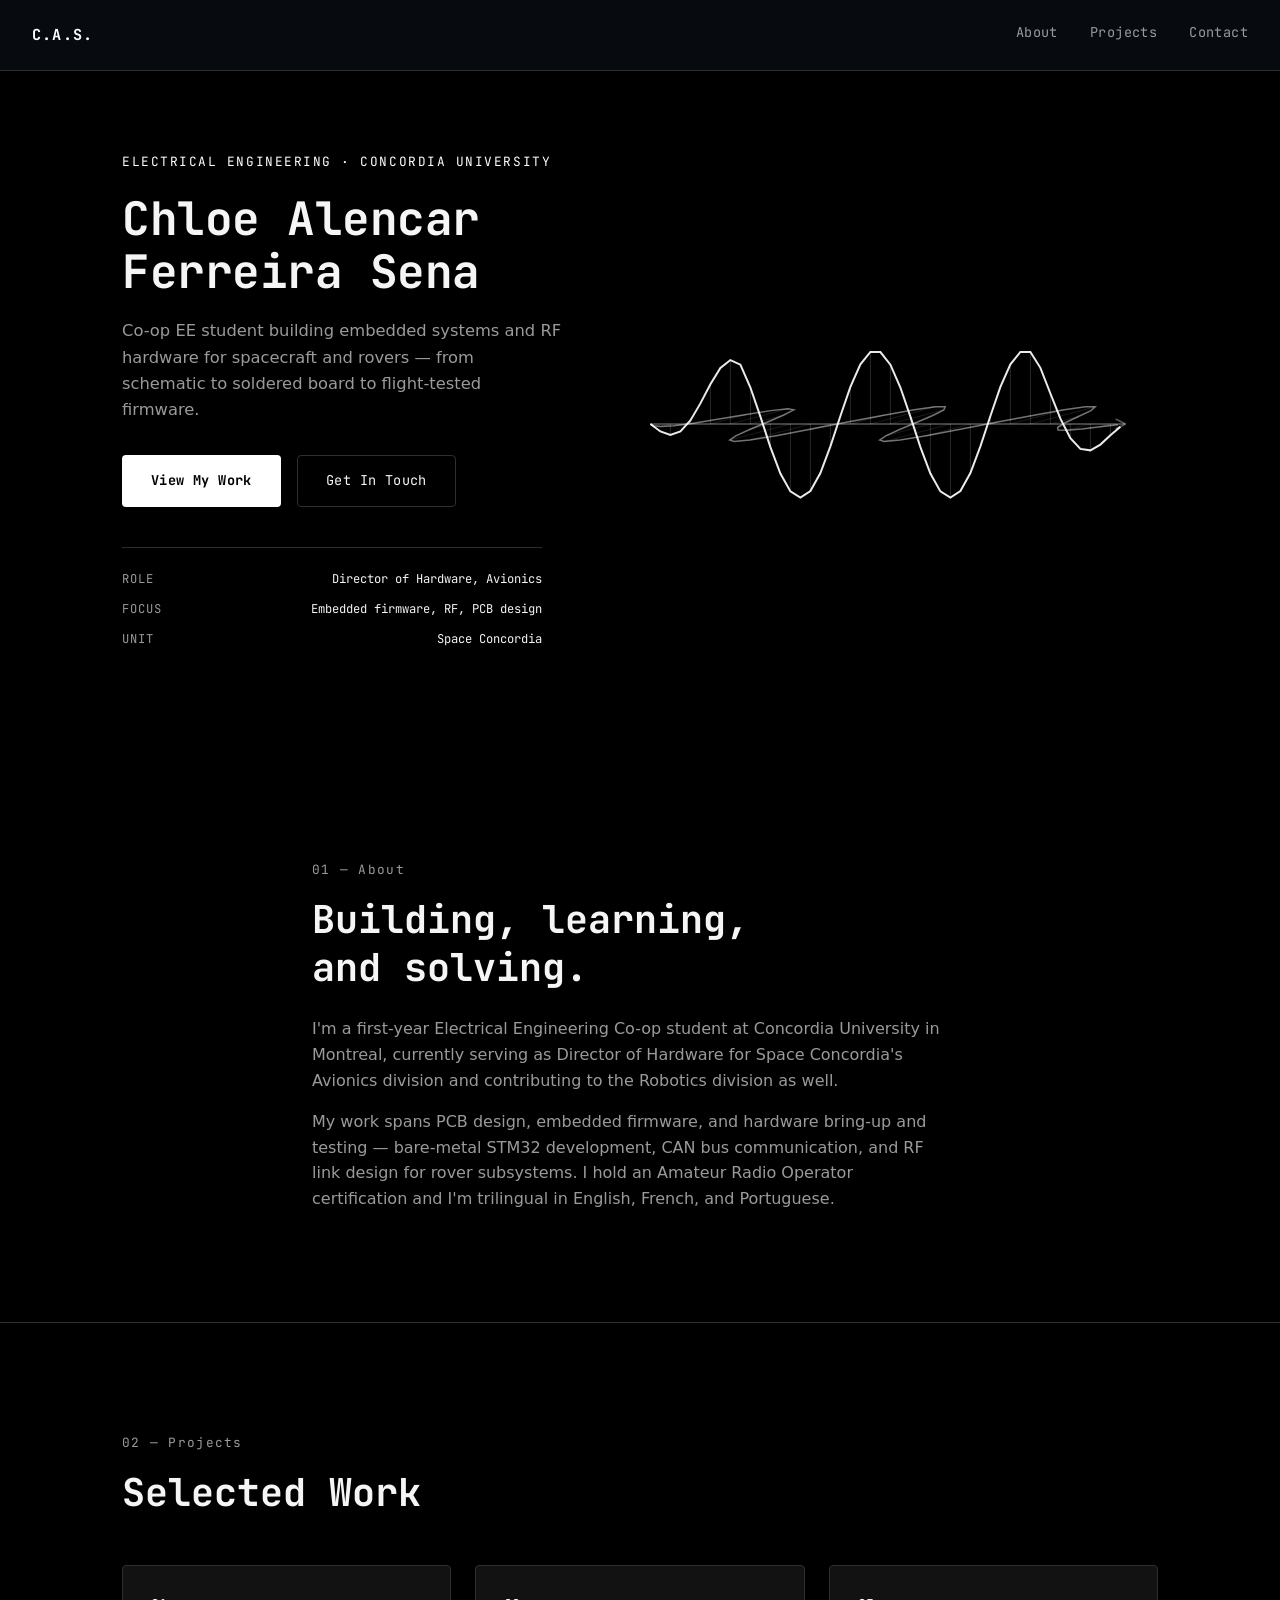
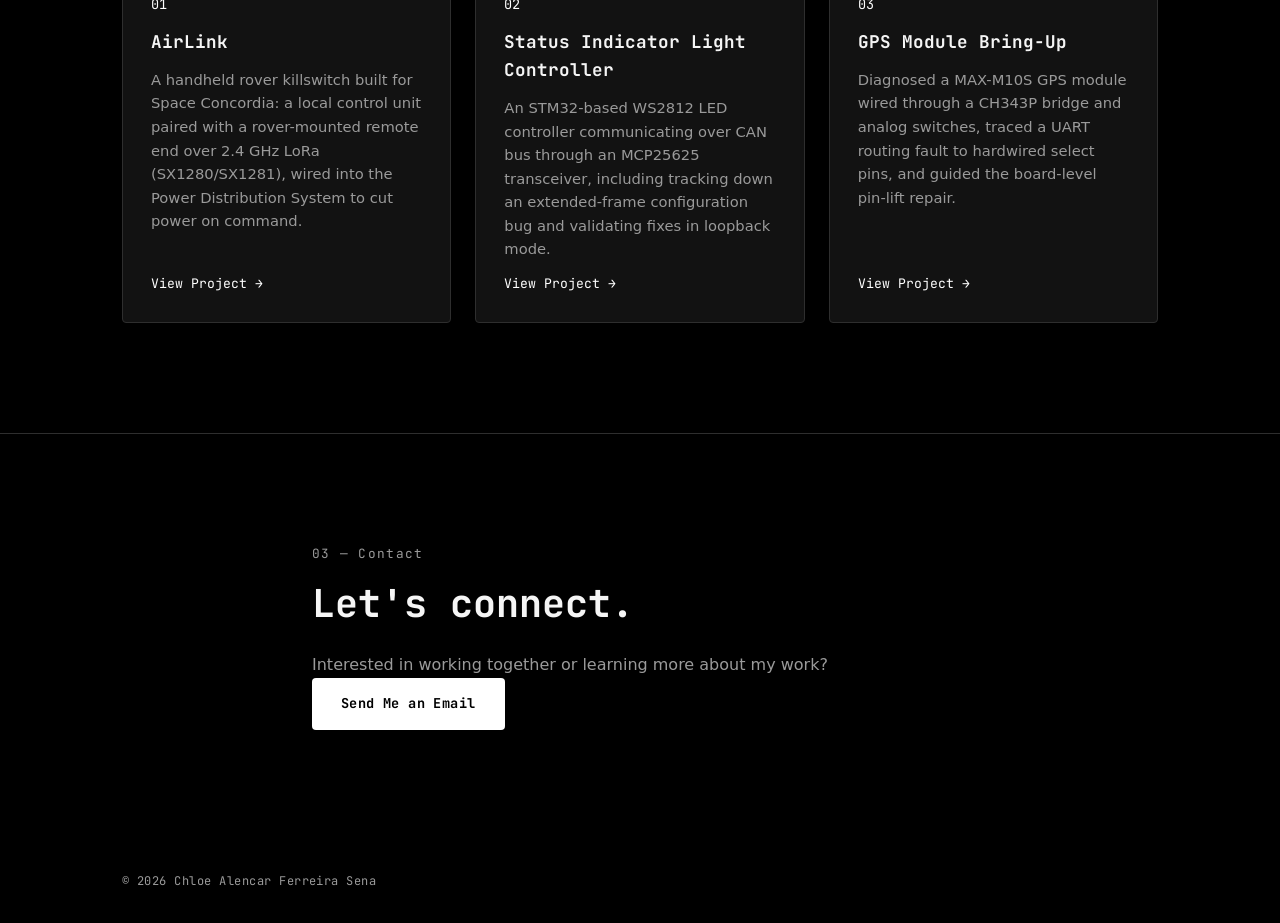
==== commit 16e02e88: "Small change on meta" ====
--- a/index.html
+++ b/index.html
@@ -10,7 +10,7 @@
 
     <meta
         name="description"
-        content="Chloe Alencar Ferreira Sena — Electrical Engineering portfolio: embedded firmware, PCB design, and RF systems."
+        content="Chloe Alencar Ferreira Sena — Electrical Engineering portfolio: PCB design and embeded firmware"
     >
 
     <meta name="theme-color" content="#000000">
--- a/css/style.css
+++ b/css/style.css
@@ -1,32 +1,58 @@
-/* =========================================
-   RESET & BASE
-========================================= */
-
+/* =========================================================
+   CHLOE ALENCAR FERREIRA SENA — PORTFOLIO
+   Design language: instrument-panel black-and-white theme,
+   echoing avionics HUDs and RF test equipment in monochrome.
+========================================================= */
+
+/* ---------- Design tokens ---------- */
+:root {
+    --bg:            #000000;
+    --surface:       #121212;
+    --surface-alt:   #1A1A1A;
+    --line:          #2E2E2E;
+
+    --text:          #F5F5F5;
+    --text-muted:    #9A9A9A;
+
+    --signal:        #FFFFFF; /* primary accent */
+    --signal-dim:    #8A8A8A;
+    --caution:       #CFCFCF; /* secondary highlight */
+
+    --font-display:  "JetBrains Mono", "SFMono-Regular", monospace;
+    --font-body:     "Inter", system-ui, sans-serif;
+
+    --container-w:   1100px;
+    --radius:        4px;
+}
+
+/* ---------- Reset ---------- */
 * {
+    box-sizing: border-box;
     margin: 0;
     padding: 0;
-    box-sizing: border-box;
 }
 
 html {
     scroll-behavior: smooth;
-    scroll-padding-top: 80px;
+}
+
+@media (prefers-reduced-motion: reduce) {
+    html {
+        scroll-behavior: auto;
+    }
+    * {
+        animation-duration: 0.01ms !important;
+        animation-iteration-count: 1 !important;
+        transition-duration: 0.01ms !important;
+    }
 }
 
 body {
-    font-family:
-        -apple-system,
-        BlinkMacSystemFont,
-        "Segoe UI",
-        Roboto,
-        Helvetica,
-        Arial,
-        sans-serif;
-
-    background: #0b0e13;
-    color: #f4f7fa;
-
+    background: var(--bg);
+    color: var(--text);
+    font-family: var(--font-body);
     line-height: 1.6;
+    -webkit-font-smoothing: antialiased;
 }
 
 a {
@@ -34,923 +60,485 @@
     text-decoration: none;
 }
 
-button {
-    font: inherit;
+img {
+    max-width: 100%;
+    display: block;
 }
 
 .container {
-    width: min(1120px, 90%);
+    max-width: var(--container-w);
     margin: 0 auto;
-}
-
-
-/* =========================================
-   TYPOGRAPHY
-========================================= */
-
-h1,
-h2,
-h3 {
-    line-height: 1.15;
-}
-
-h1 {
-    font-size: clamp(3.2rem, 8vw, 7rem);
-    letter-spacing: -0.06em;
-}
-
-h2 {
-    max-width: 800px;
-    font-size: clamp(2rem, 5vw, 3.5rem);
-    letter-spacing: -0.04em;
-}
-
-h3 {
-    font-size: 1.35rem;
-}
-
-p {
-    color: #9da7b3;
-}
-
-.eyebrow {
-    margin-bottom: 1rem;
-
-    color: #66d9ef;
-
-    font-size: 0.78rem;
-    font-weight: 700;
-
-    letter-spacing: 0.16em;
-    text-transform: uppercase;
-}
-
-
-/* =========================================
-   HEADER
-========================================= */
-
-.site-header {
+    padding: 0 32px;
+}
+
+:focus-visible {
+    outline: 2px solid var(--signal);
+    outline-offset: 3px;
+}
+
+/* ---------- Navbar ---------- */
+.navbar {
     position: fixed;
     top: 0;
     left: 0;
-
-    width: 100%;
-
-    z-index: 1000;
-
-    background: rgba(11, 14, 19, 0.88);
-
-    backdrop-filter: blur(14px);
-
-    border-bottom:
-        1px solid rgba(255, 255, 255, 0.06);
-}
-
-.navbar {
-    min-height: 72px;
-
+    right: 0;
+    z-index: 100;
     display: flex;
     align-items: center;
     justify-content: space-between;
+    padding: 22px 32px;
+    background: rgba(10, 14, 20, 0.72);
+    backdrop-filter: blur(10px);
+    border-bottom: 1px solid var(--line);
 }
 
 .logo {
-    font-size: 1.25rem;
-    font-weight: 800;
-
+    font-family: var(--font-display);
+    font-weight: 700;
     letter-spacing: 0.08em;
-}
-
-.logo span {
-    color: #66d9ef;
+    color: var(--signal);
+    font-size: 0.95rem;
 }
 
 .nav-links {
     display: flex;
-    gap: 2rem;
-
-    list-style: none;
+    gap: 32px;
 }
 
 .nav-links a {
-    color: #9da7b3;
-
-    font-size: 0.9rem;
-
-    transition:
-        color 0.2s ease;
-}
-
-.nav-links a:hover {
-    color: #ffffff;
-}
-
-.menu-toggle {
-    display: none;
-
-    border: 0;
-
-    background: transparent;
-
-    color: #ffffff;
-
-    font-size: 1.5rem;
-
-    cursor: pointer;
-}
-
-
-/* =========================================
-   HERO
-========================================= */
-
+    font-family: var(--font-display);
+    font-size: 0.85rem;
+    color: var(--text-muted);
+    letter-spacing: 0.03em;
+    position: relative;
+    padding-bottom: 4px;
+    transition: color 0.2s ease;
+}
+
+.nav-links a::after {
+    content: "";
+    position: absolute;
+    left: 0;
+    bottom: 0;
+    width: 0;
+    height: 1px;
+    background: var(--signal);
+    transition: width 0.2s ease;
+}
+
+.nav-links a:hover,
+.nav-links a:focus-visible {
+    color: var(--text);
+}
+
+.nav-links a:hover::after,
+.nav-links a:focus-visible::after {
+    width: 100%;
+}
+
+/* ---------- Hero ---------- */
 .hero {
-    min-height: 100vh;
-
-    display: flex;
+    position: relative;
+    overflow: hidden;
+    padding: 152px 0 100px;
+}
+
+.hero-grid {
+    display: grid;
+    grid-template-columns: minmax(280px, 440px) 1fr;
+    gap: 56px;
     align-items: center;
-
-    padding:
-        120px 0
-        80px;
-
-    background:
-        radial-gradient(
-            circle at 75% 40%,
-            rgba(102, 217, 239, 0.08),
-            transparent 30%
-        );
+}
+
+.hero-left {
+    text-align: left;
+}
+
+.circuit-layer {
+    position: absolute;
+    inset: 0;
+    background-image:
+        linear-gradient(var(--line) 1px, transparent 1px),
+        linear-gradient(90deg, var(--line) 1px, transparent 1px);
+    background-size: 48px 48px;
+    opacity: 0.35;
+    mask-image: radial-gradient(circle at 50% 40%, black, transparent 75%);
+}
+
+.data-stream {
+    position: absolute;
+    inset: 0;
+    pointer-events: none;
+}
+
+.hero-overlay {
+    position: absolute;
+    inset: 0;
+    background: radial-gradient(circle at 50% 30%, rgba(0,0,0,0) 0%, var(--bg) 78%);
 }
 
 .hero-content {
-    max-width: 950px;
-}
-
-.hero h2 {
-    margin-top: 1rem;
-
-    color: #b7c0ca;
-
-    font-size: clamp(1.3rem, 3vw, 2rem);
-
-    font-weight: 400;
+    position: relative;
+    z-index: 2;
+    text-align: center;
+}
+
+.eyebrow,
+.hero-eyebrow {
+    font-family: var(--font-display);
+    font-size: 0.8rem;
+    letter-spacing: 0.12em;
+    text-transform: uppercase;
+    color: var(--signal);
+    margin-bottom: 20px;
+}
+
+.hero h1 {
+    font-family: var(--font-display);
+    font-weight: 700;
+    font-size: clamp(2rem, 3.6vw, 3rem);
+    line-height: 1.15;
+    letter-spacing: -0.01em;
+    margin-bottom: 20px;
 }
 
 .hero-description {
-    max-width: 650px;
-
-    margin-top: 2rem;
-
-    font-size: 1.1rem;
+    max-width: 460px;
+    margin: 0 0 32px;
+    color: var(--text-muted);
+    font-size: 1.02rem;
 }
 
 .hero-buttons {
     display: flex;
+    gap: 16px;
     flex-wrap: wrap;
-
-    gap: 1rem;
-
-    margin-top: 2.5rem;
-}
-
-.hero-links {
-    display: flex;
-    gap: 1.5rem;
-
-    margin-top: 2rem;
-}
-
-.hero-links a {
-    color: #8f9aa6;
-
-    font-size: 0.9rem;
-
-    border-bottom:
-        1px solid transparent;
-
-    transition:
-        color 0.2s ease,
-        border-color 0.2s ease;
-}
-
-.hero-links a:hover {
-    color: #66d9ef;
-
-    border-color: #66d9ef;
-}
-
-
-/* =========================================
-   BUTTONS
-========================================= */
-
+}
+
+/* ---------- Hero spec list (datasheet-style parameters) ---------- */
+.hero-specs {
+    margin-top: 40px;
+    padding-top: 22px;
+    border-top: 1px solid var(--line);
+    display: flex;
+    flex-direction: column;
+    gap: 11px;
+    max-width: 420px;
+}
+
+.hero-spec-row {
+    display: flex;
+    justify-content: space-between;
+    gap: 20px;
+    font-family: var(--font-display);
+    font-size: 0.76rem;
+}
+
+.hero-spec-row dt {
+    color: var(--text-muted);
+    text-transform: uppercase;
+    letter-spacing: 0.08em;
+    white-space: nowrap;
+}
+
+.hero-spec-row dd {
+    color: var(--text);
+    text-align: right;
+}
+
+/* ---------- Hero wave visual ---------- */
+.hero-visual {
+    position: relative;
+    min-height: 460px;
+}
+
+#waveCanvas {
+    position: absolute;
+    inset: 0;
+    width: 100%;
+    height: 100%;
+}
+
+/* ---------- Buttons ---------- */
 .button {
     display: inline-block;
-
-    padding:
-        0.85rem
-        1.4rem;
-
-    border-radius: 6px;
-
-    font-size: 0.9rem;
+    font-family: var(--font-display);
+    font-size: 0.85rem;
+    letter-spacing: 0.03em;
+    padding: 14px 28px;
+    border-radius: var(--radius);
+    border: 1px solid transparent;
+    transition: transform 0.15s ease, background 0.15s ease, border-color 0.15s ease;
+}
+
+.primary-button,
+.button-primary {
+    background: var(--signal);
+    color: #000000;
     font-weight: 700;
-
-    transition:
-        transform 0.2s ease,
-        background 0.2s ease,
-        border-color 0.2s ease;
-}
-
-.button:hover {
+}
+
+.primary-button:hover,
+.button-primary:hover {
     transform: translateY(-2px);
-}
-
-.primary-button {
-    background: #66d9ef;
-
-    color: #081016;
-}
-
-.primary-button:hover {
-    background: #8de5f5;
-}
-
-.secondary-button {
-    border:
-        1px solid #37414d;
-
-    color: #f4f7fa;
-}
-
-.secondary-button:hover {
-    border-color: #66d9ef;
-
-    background: rgba(102, 217, 239, 0.05);
-}
-
-
-/* =========================================
-   SECTIONS
-========================================= */
-
-.section {
+    background: #D6D6D6;
+}
+
+.secondary-button,
+.button-secondary {
+    background: transparent;
+    border-color: var(--line);
+    color: var(--text);
+}
+
+.secondary-button:hover,
+.button-secondary:hover {
+    border-color: var(--signal);
+    color: var(--signal);
+    transform: translateY(-2px);
+}
+
+/* ---------- Content sections ---------- */
+.content-section {
     padding: 110px 0;
-}
-
-.section-alt {
-    background: #10141b;
-
-    border-top:
-        1px solid rgba(255, 255, 255, 0.04);
-
-    border-bottom:
-        1px solid rgba(255, 255, 255, 0.04);
-}
-
-.section-heading {
-    margin-bottom: 4rem;
-}
-
-.section-intro {
-    max-width: 650px;
-
-    margin-top: 1.5rem;
-
-    font-size: 1.05rem;
-}
-
-
-/* =========================================
-   ABOUT
-========================================= */
-
-.about-layout {
-    display: grid;
-
-    grid-template-columns:
-        1.6fr
-        0.8fr;
-
-    gap: 5rem;
-
-    align-items: start;
-}
-
-.about-text {
-    display: grid;
-
-    gap: 1.4rem;
-
-    font-size: 1.05rem;
-}
-
-.about-facts {
-    display: grid;
-
-    gap: 1px;
-
-    background: #303843;
-
-    border:
-        1px solid #303843;
-}
-
-.fact {
-    display: flex;
-    flex-direction: column;
-
-    padding: 1.5rem;
-
-    background: #0b0e13;
-}
-
-.fact-number {
-    color: #66d9ef;
-
-    font-size: 2rem;
-    font-weight: 700;
-}
-
-.fact-label {
-    margin-top: 0.4rem;
-
-    color: #8f9aa6;
-
-    font-size: 0.85rem;
-}
-
-
-/* =========================================
-   SKILLS
-========================================= */
-
-.skills-grid {
-    display: grid;
-
-    grid-template-columns:
-        repeat(4, 1fr);
-
-    gap: 1px;
-
-    background: #303843;
-
-    border:
-        1px solid #303843;
-}
-
-.skill-card {
-    min-height: 250px;
-
-    padding: 2rem;
-
-    background: #10141b;
-
-    transition:
-        background 0.2s ease;
-}
-
-.skill-card:hover {
-    background: #151b23;
-}
-
-.skill-icon {
-    margin-bottom: 2rem;
-
-    color: #66d9ef;
-
-    font-family:
-        "Courier New",
-        monospace;
-
+    border-bottom: 1px solid var(--line);
+}
+
+.section-inner {
+    max-width: 720px;
+}
+
+.projects-section .section-inner {
+    max-width: var(--container-w);
+}
+
+.section-label {
+    font-family: var(--font-display);
     font-size: 0.8rem;
-}
-
-.skill-card h3 {
-    margin-bottom: 1rem;
-}
-
-.skill-card p {
-    line-height: 2;
-}
-
-.languages {
-    margin-top: 4rem;
-}
-
-.languages h3 {
-    margin-bottom: 1.5rem;
-}
-
-.language-list {
-    display: flex;
-    flex-wrap: wrap;
-
-    gap: 0.75rem;
-}
-
-.language-list span {
-    padding:
-        0.5rem
-        0.8rem;
-
-    border:
-        1px solid #303843;
-
-    color: #aab3bd;
-
-    font-size: 0.85rem;
-}
-
-
-/* =========================================
-   EXPERIENCE TIMELINE
-========================================= */
-
-.timeline {
-    position: relative;
-
-    display: grid;
-
-    gap: 4rem;
-}
-
-.timeline::before {
-    content: "";
-
-    position: absolute;
-
-    top: 0;
-    bottom: 0;
-    left: 180px;
-
-    width: 1px;
-
-    background: #303843;
-}
-
-.timeline-item {
-    display: grid;
-
-    grid-template-columns:
-        150px
-        1fr;
-
-    gap: 4rem;
-
-    position: relative;
-}
-
-.timeline-date {
-    padding-top: 0.2rem;
-
-    color: #66d9ef;
-
-    font-family:
-        "Courier New",
-        monospace;
-
-    font-size: 0.8rem;
-
-    text-align: right;
-}
-
-.timeline-content {
-    position: relative;
-}
-
-.timeline-content::before {
-    content: "";
-
-    position: absolute;
-
-    top: 5px;
-    left: -4.5rem;
-
-    width: 8px;
-    height: 8px;
-
-    background: #66d9ef;
-
-    border-radius: 50%;
-}
-
-.timeline-organization {
-    margin-bottom: 0.5rem;
-
-    color: #66d9ef;
-
-    font-size: 0.85rem;
-
-    font-weight: 700;
-
-    text-transform: uppercase;
-
-    letter-spacing: 0.08em;
-}
-
-.timeline-content h3 {
-    margin-bottom: 1.5rem;
-
-    font-size: 1.6rem;
-}
-
-.timeline-content p:not(.timeline-organization) {
-    max-width: 750px;
-
-    margin-bottom: 1rem;
-}
-
-.experience-tags {
-    display: flex;
-    flex-wrap: wrap;
-
-    gap: 0.5rem;
-
-    margin-top: 1.5rem;
-}
-
-.experience-tags span {
-    padding:
-        0.3rem
-        0.65rem;
-
-    background: #1b222b;
-
-    color: #9da7b3;
-
-    font-size: 0.75rem;
-}
-
-
-/* =========================================
-   PROJECTS
-========================================= */
-
+    letter-spacing: 0.1em;
+    color: var(--signal);
+    margin-bottom: 16px;
+}
+
+.content-section h2 {
+    font-family: var(--font-display);
+    font-size: clamp(1.6rem, 3.4vw, 2.4rem);
+    line-height: 1.25;
+    margin-bottom: 24px;
+}
+
+.content-section p {
+    color: var(--text-muted);
+    max-width: 640px;
+}
+
+.content-section p + p {
+    margin-top: 16px;
+}
+
+/* ---------- Projects ---------- */
 .projects-grid {
     display: grid;
-
-    grid-template-columns:
-        repeat(3, 1fr);
-
-    gap: 1px;
-
-    background: #303843;
-
-    border:
-        1px solid #303843;
+    grid-template-columns: repeat(auto-fit, minmax(280px, 1fr));
+    gap: 24px;
+    margin-top: 48px;
 }
 
 .project-card {
-    min-height: 420px;
-
+    background: var(--surface);
+    border: 1px solid var(--line);
+    border-radius: var(--radius);
+    padding: 28px;
     display: flex;
     flex-direction: column;
-
-    padding: 2rem;
-
-    background: #10141b;
-
-    transition:
-        background 0.2s ease;
+    gap: 12px;
+    transition: border-color 0.2s ease, transform 0.2s ease;
 }
 
 .project-card:hover {
-    background: #151b23;
-}
-
-.project-card-muted {
-    opacity: 0.7;
+    border-color: var(--signal-dim);
+    transform: translateY(-4px);
 }
 
 .project-number {
-    margin-bottom: 3rem;
-
-    color: #66d9ef;
-
-    font-family:
-        "Courier New",
-        monospace;
-
-    font-size: 0.8rem;
-}
-
-.project-category {
-    margin-bottom: 0.75rem;
-
-    color: #66d9ef;
-
+    font-family: var(--font-display);
+    color: var(--signal);
+    font-size: 0.85rem;
+}
+
+.project-card h3 {
+    font-family: var(--font-display);
+    font-size: 1.1rem;
+}
+
+.project-card p {
+    color: var(--text-muted);
+    font-size: 0.92rem;
+    flex-grow: 1;
+}
+
+.project-card > a {
+    font-family: var(--font-display);
+    font-size: 0.82rem;
+    color: var(--signal);
+}
+
+/* ---------- Contact ---------- */
+.contact-section {
+    border-bottom: none;
+    text-align: left;
+}
+
+/* ---------- Footer ---------- */
+.site-footer {
+    padding: 32px 0;
+}
+
+.site-footer p {
+    font-family: var(--font-display);
     font-size: 0.75rem;
-
-    font-weight: 700;
-
-    letter-spacing: 0.1em;
-
-    text-transform: uppercase;
-}
-
-.project-content h3 {
+    color: var(--text-muted);
+    letter-spacing: 0.04em;
+}
+
+/* =========================================================
+   404 PAGE — terminal / HUD variant
+========================================================= */
+
+body.error-theme .hero {
+    min-height: 100vh;
+    padding: 0;
+    text-align: center;
+    display: flex;
+    align-items: center;
+    justify-content: center;
+}
+
+body.error-theme .container {
+    display: flex;
+    flex-direction: column;
+    align-items: center;
+}
+
+body.error-theme h1 {
+    font-family: var(--font-display);
+    font-size: clamp(2.4rem, 7vw, 4.5rem);
+    color: var(--caution);
+    margin-bottom: 8px;
+}
+
+body.error-theme h2 {
+    font-family: var(--font-display);
     font-size: 1.4rem;
-}
-
-.project-content > p:not(.project-category) {
-    margin-top: 1rem;
-}
-
-.project-tags {
-    display: flex;
-    flex-wrap: wrap;
-
-    gap: 0.5rem;
-
-    margin-top: auto;
-    padding-top: 2rem;
-}
-
-.project-tags span {
-    padding:
-        0.3rem
-        0.65rem;
-
-    border:
-        1px solid #303843;
-
-    color: #8f9aa6;
-
-    font-size: 0.7rem;
-}
-
-.project-status {
-    display: block;
-
-    margin-top: 1.5rem;
-
-    color: #697580;
-
-    font-family:
-        "Courier New",
-        monospace;
-
-    font-size: 0.7rem;
-}
-
-
-/* =========================================
-   EDUCATION
-========================================= */
-
-.education-grid {
-    display: grid;
-
-    grid-template-columns:
-        repeat(2, 1fr);
-
-    gap: 1.5rem;
-}
-
-.education-card {
-    padding: 2rem;
-
-    border:
-        1px solid #303843;
-
-    background: #10141b;
-}
-
-.education-date {
-    margin-bottom: 1.5rem;
-
-    color: #66d9ef;
-
-    font-family:
-        "Courier New",
-        monospace;
-
-    font-size: 0.8rem;
-}
-
-.education-card h3 {
-    margin-bottom: 1rem;
-}
-
-.education-card span {
-    display: block;
-
-    margin-top: 1.5rem;
-
-    color: #697580;
-
-    font-size: 0.8rem;
-}
-
-
-/* =========================================
-   CONTACT
-========================================= */
-
-.contact-section {
-    background:
-        radial-gradient(
-            circle at 50% 50%,
-            rgba(102, 217, 239, 0.06),
-            transparent 40%
-        );
-}
-
-.contact-content {
-    max-width: 750px;
-
-    text-align: center;
-}
-
-.contact-content h2 {
-    margin:
-        0 auto;
-}
-
-.contact-content > p:not(.eyebrow) {
-    max-width: 600px;
-
-    margin:
-        1.5rem
-        auto
-        2rem;
-
-    font-size: 1.05rem;
-}
-
-.contact-buttons {
-    display: flex;
-
-    justify-content: center;
-
-    gap: 1rem;
-}
-
-.contact-links {
-    display: flex;
-
-    justify-content: center;
-
-    flex-wrap: wrap;
-
-    gap: 1rem;
-
-    margin-top: 2.5rem;
-
-    color: #697580;
-
-    font-size: 0.8rem;
-}
-
-.contact-links a:hover {
-    color: #66d9ef;
-}
-
-
-/* =========================================
-   FOOTER
-========================================= */
-
-.site-footer {
-    padding:
-        2rem
-        0;
-
-    border-top:
-        1px solid #202832;
-}
-
-.footer-content {
-    display: flex;
-
-    justify-content: space-between;
-
-    gap: 1rem;
-}
-
-.footer-content p {
+    color: var(--text);
+    margin-bottom: 20px;
+}
+
+.terminal-card {
+    position: relative;
+    background: var(--surface);
+    border: 1px solid var(--line);
+    border-radius: var(--radius);
+    text-align: left;
+    overflow: hidden;
+}
+
+.terminal-tab {
+    display: flex;
+    align-items: center;
+    gap: 10px;
+    padding: 10px 16px;
+    background: var(--surface-alt);
+    border-bottom: 1px solid var(--line);
+    font-family: var(--font-display);
     font-size: 0.75rem;
-}
-
-
-/* =========================================
-   RESPONSIVE
-========================================= */
-
+    color: var(--text-muted);
+}
+
+.dot-row {
+    display: flex;
+    gap: 6px;
+}
+
+.tab-dot {
+    width: 9px;
+    height: 9px;
+    border-radius: 50%;
+    background: var(--line);
+}
+
+.tab-dot:nth-child(1) { background: #4A4A4A; }
+.tab-dot:nth-child(2) { background: var(--caution); }
+.tab-dot:nth-child(3) { background: var(--signal); }
+
+.terminal-body {
+    padding: 16px 18px;
+    font-family: var(--font-display);
+    font-size: 0.85rem;
+    line-height: 1.8;
+}
+
+.terminal-body .ln {
+    color: var(--text-muted);
+    margin-right: 12px;
+}
+
+.terminal-body .key   { color: var(--signal); }
+.terminal-body .str   { color: var(--caution); }
+.terminal-body .punc  { color: var(--text-muted); }
+
+.hud-corner {
+    position: absolute;
+    width: 14px;
+    height: 14px;
+    border: 2px solid var(--signal-dim);
+}
+
+.hud-corner--tl { top: -1px; left: -1px; border-right: none; border-bottom: none; }
+.hud-corner--tr { top: -1px; right: -1px; border-left: none; border-bottom: none; }
+.hud-corner--bl { bottom: -1px; left: -1px; border-right: none; border-top: none; }
+.hud-corner--br { bottom: -1px; right: -1px; border-left: none; border-top: none; }
+
+/* ---------- Responsive ---------- */
 @media (max-width: 900px) {
-
-    .skills-grid {
-        grid-template-columns:
-            repeat(2, 1fr);
-    }
-
-    .projects-grid {
-        grid-template-columns:
-            repeat(2, 1fr);
-    }
-
-    .about-layout {
+    .hero-grid {
         grid-template-columns: 1fr;
-    }
-
-}
-
-
-@media (max-width: 768px) {
-
-    .menu-toggle {
-        display: block;
+        gap: 40px;
+    }
+
+    .hero-left {
+        text-align: left;
+    }
+
+    .hero-visual {
+        min-height: 320px;
+    }
+}
+
+@media (max-width: 640px) {
+    .navbar {
+        padding: 16px 20px;
     }
 
     .nav-links {
-        position: absolute;
-
-        top: 72px;
-        left: 0;
-
+        gap: 18px;
+    }
+
+    .container {
+        padding: 0 20px;
+    }
+
+    .content-section {
+        padding: 72px 0;
+    }
+
+    .hero-buttons {
+        flex-direction: column;
         width: 100%;
-
-        display: none;
-
-        flex-direction: column;
-
-        gap: 0;
-
-        padding: 1rem 5%;
-
-        background: #10141b;
-
-        border-bottom:
-            1px solid #303843;
-    }
-
-    .nav-links.active {
-        display: flex;
-    }
-
-    .nav-links li {
-        padding:
-            0.75rem
-            0;
-    }
-
-    .hero {
-        min-height: auto;
-
-        padding:
-            150px
-            0
-            100px;
-    }
-
-    .timeline::before {
-        display: none;
-    }
-
-    .timeline-item {
-        grid-template-columns: 1fr;
-
-        gap: 0.75rem;
-    }
-
-    .timeline-date {
-        text-align: left;
-    }
-
-    .timeline-content::before {
-        display: none;
-    }
-
-}
-
-
-@media (max-width: 600px) {
-
-    .section {
-        padding:
-            80px
-            0;
-    }
-
-    .skills-grid,
-    .projects-grid,
-    .education-grid {
-        grid-template-columns: 1fr;
-    }
-
-    .hero-buttons,
-    .contact-buttons {
-        flex-direction: column;
-    }
-
-    .button {
+    }
+
+    .hero-buttons .button {
+        width: 100%;
         text-align: center;
     }
-
-    .footer-content {
-        flex-direction: column;
-    }
-
-}
+}
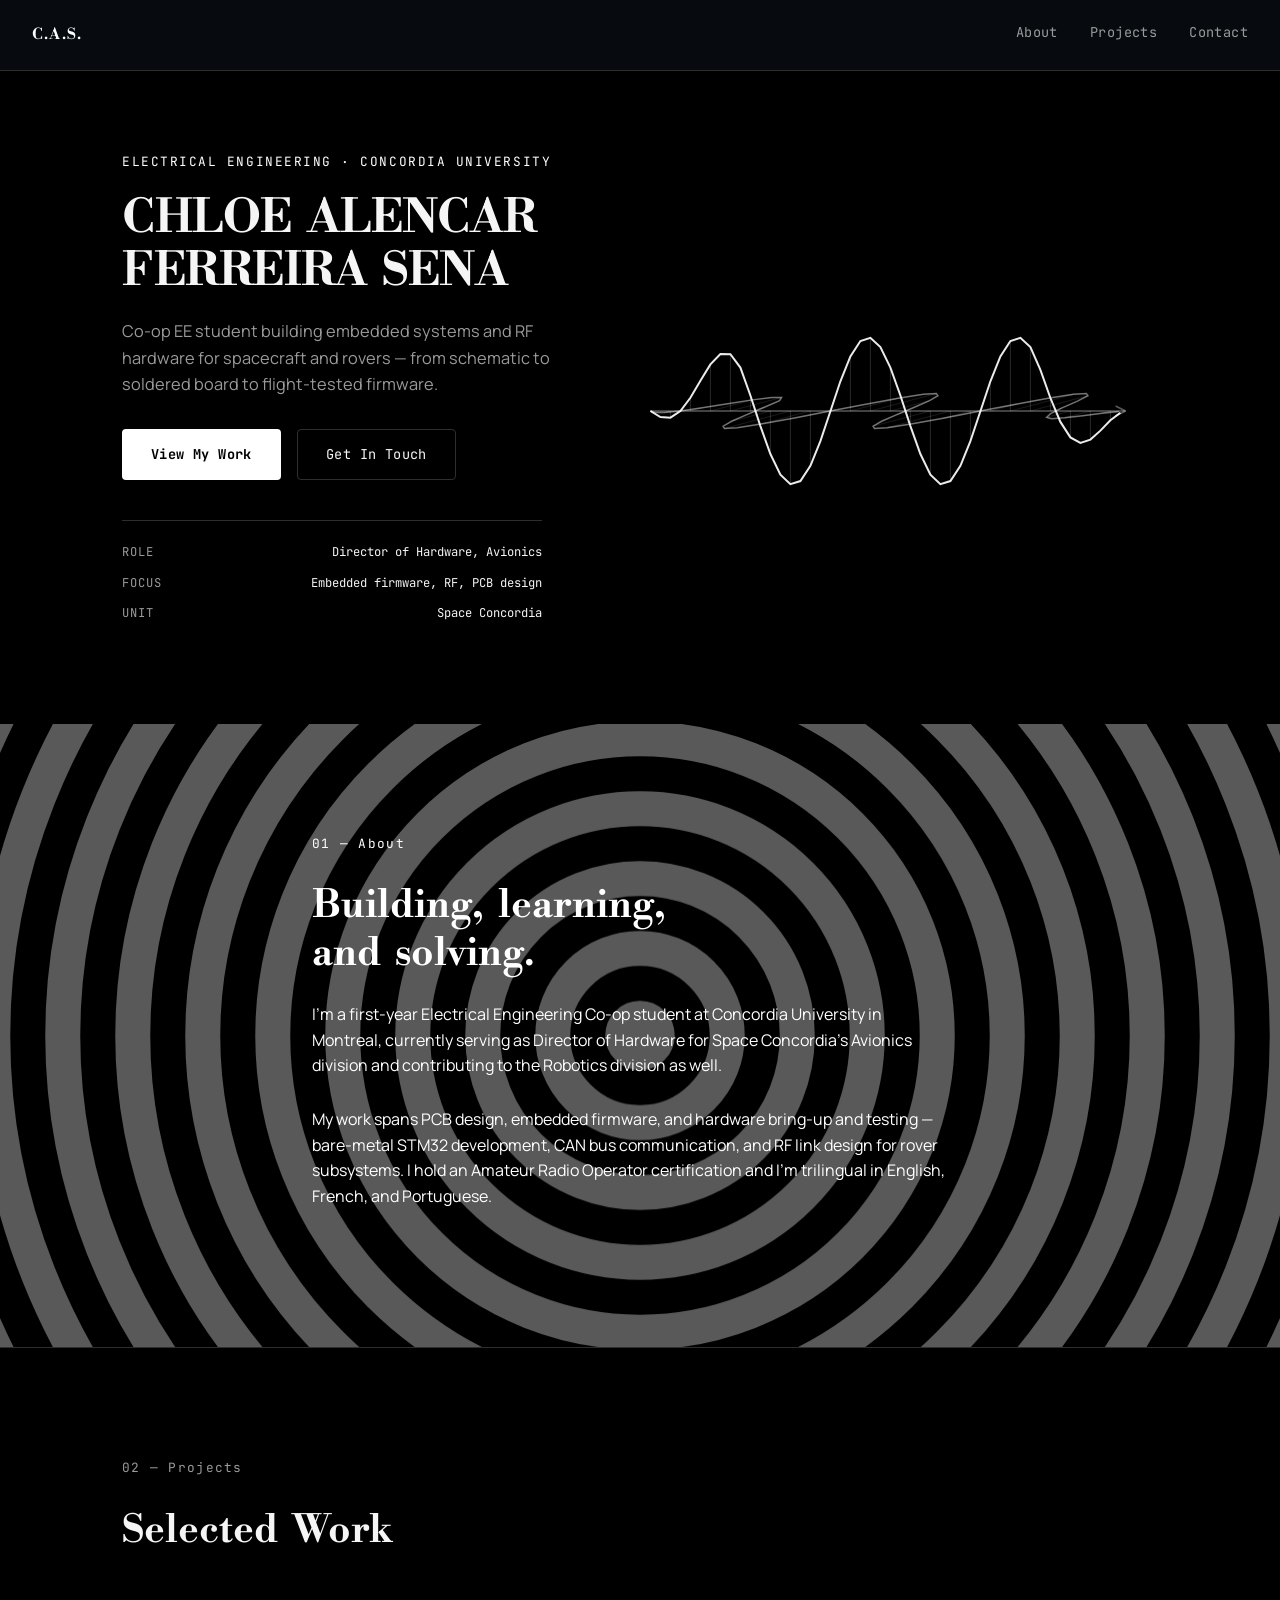
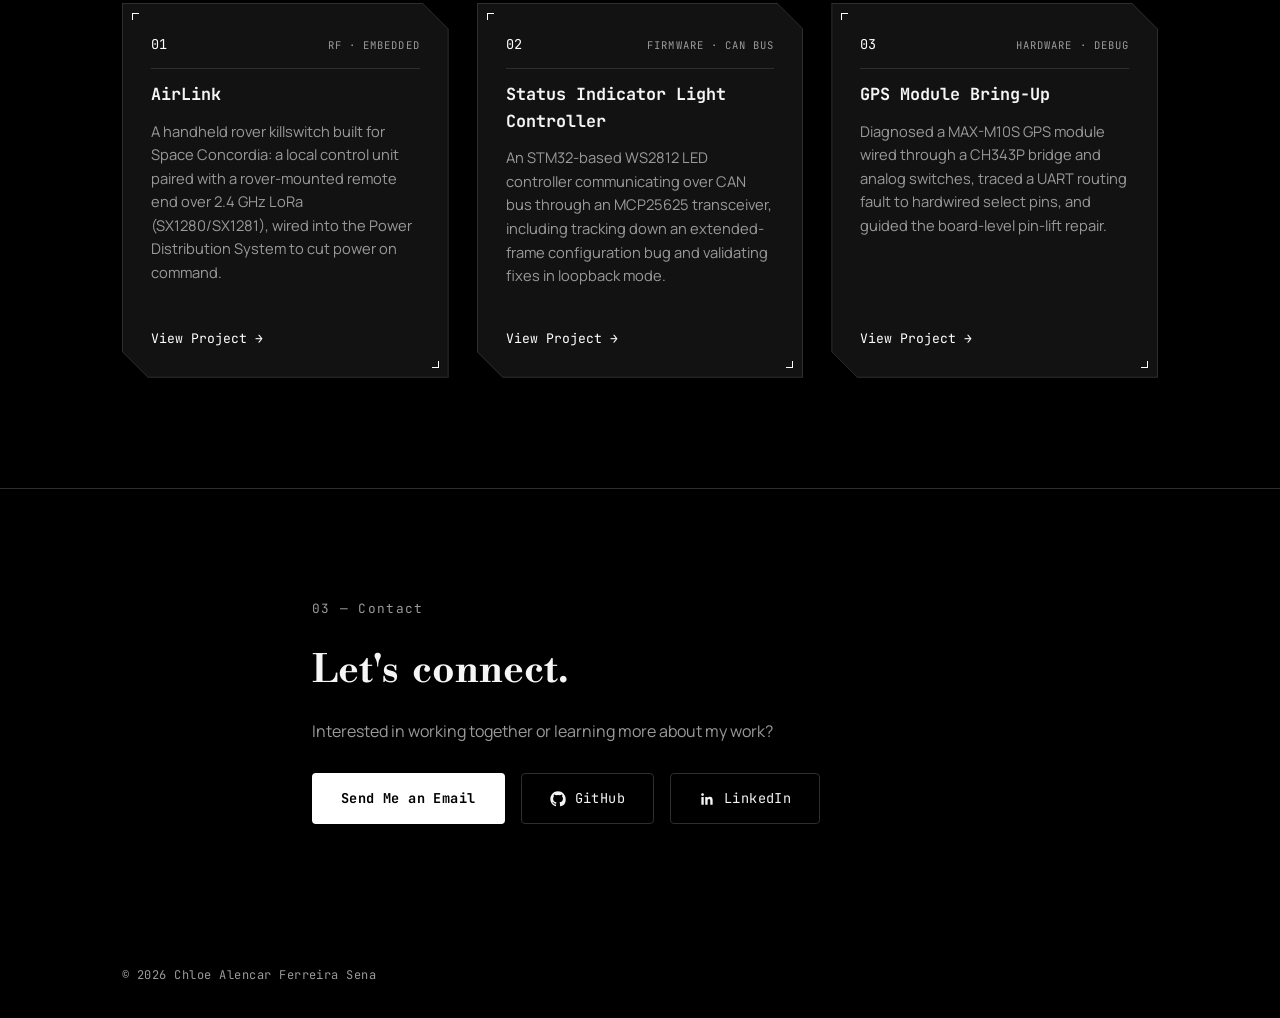
==== commit eb001610: "Lot's of changes were made to the index.html file, including updating the name in the hero section t" ====
--- a/index.html
+++ b/index.html
@@ -10,7 +10,7 @@
 
     <meta
         name="description"
-        content="Chloe Alencar Ferreira Sena — Electrical Engineering portfolio: PCB design and embeded firmware"
+        content="Chloe Alencar Ferreira Sena — Electrical Engineering portfolio: embedded firmware, PCB design, and RF systems."
     >
 
     <meta name="theme-color" content="#000000">
@@ -19,7 +19,7 @@
 
     <link rel="preconnect" href="https://fonts.googleapis.com">
     <link rel="preconnect" href="https://fonts.gstatic.com" crossorigin>
-    <link href="https://fonts.googleapis.com/css2?family=Inter:wght@400;500;600;700&family=JetBrains+Mono:wght@400;500;700&display=swap" rel="stylesheet">
+    <link href="https://fonts.googleapis.com/css2?family=Manrope:wght@400;500;600;700&family=JetBrains+Mono:wght@400;500;700&family=Libre+Bodoni:wght@500;600;700&display=swap" rel="stylesheet">
 
     <link rel="stylesheet" href="css/style.css">
 </head>
@@ -58,8 +58,8 @@
                     <p class="eyebrow">Electrical Engineering &middot; Concordia University</p>
 
                     <h1>
-                        Chloe Alencar<br>
-                        Ferreira Sena
+                        CHLOE ALENCAR<br>
+                        FERREIRA SENA
                     </h1>
 
                     <p class="hero-description">
@@ -104,6 +104,8 @@
         ========================== -->
 
         <section id="about" class="content-section">
+
+            <canvas id="tunnelCanvas" aria-hidden="true"></canvas>
 
             <div class="container section-inner">
 
@@ -148,54 +150,81 @@
                 <div class="projects-grid">
 
                     <article class="project-card">
-                        <span class="project-number">01</span>
-
-                        <h3>AirLink</h3>
-
-                        <p>
-                            A handheld rover killswitch built for
-                            Space Concordia: a local control unit
-                            paired with a rover-mounted remote end
-                            over 2.4 GHz LoRa (SX1280/SX1281), wired
-                            into the Power Distribution System to cut
-                            power on command.
-                        </p>
-
-                        <a href="#">View Project &rarr;</a>
+                        <span class="corner-tick corner-tick--tl" aria-hidden="true"></span>
+                        <span class="corner-tick corner-tick--br" aria-hidden="true"></span>
+                        <div class="project-card-inner">
+                            <div class="project-meta">
+                                <span class="project-number">01</span>
+                                <span class="project-tag">RF &middot; Embedded</span>
+                            </div>
+
+                            <div class="project-trace" aria-hidden="true"></div>
+
+                            <h3>AirLink</h3>
+
+                            <p>
+                                A handheld rover killswitch built for
+                                Space Concordia: a local control unit
+                                paired with a rover-mounted remote end
+                                over 2.4 GHz LoRa (SX1280/SX1281), wired
+                                into the Power Distribution System to cut
+                                power on command.
+                            </p>
+
+                            <a href="#">View Project &rarr;</a>
+                        </div>
                     </article>
 
 
                     <article class="project-card">
-                        <span class="project-number">02</span>
-
-                        <h3>Status Indicator Light Controller</h3>
-
-                        <p>
-                            An STM32-based WS2812 LED controller
-                            communicating over CAN bus through an
-                            MCP25625 transceiver, including tracking
-                            down an extended-frame configuration bug
-                            and validating fixes in loopback mode.
-                        </p>
-
-                        <a href="#">View Project &rarr;</a>
+                        <span class="corner-tick corner-tick--tl" aria-hidden="true"></span>
+                        <span class="corner-tick corner-tick--br" aria-hidden="true"></span>
+                        <div class="project-card-inner">
+                            <div class="project-meta">
+                                <span class="project-number">02</span>
+                                <span class="project-tag">Firmware &middot; CAN Bus</span>
+                            </div>
+
+                            <div class="project-trace" aria-hidden="true"></div>
+
+                            <h3>Status Indicator Light Controller</h3>
+
+                            <p>
+                                An STM32-based WS2812 LED controller
+                                communicating over CAN bus through an
+                                MCP25625 transceiver, including tracking
+                                down an extended-frame configuration bug
+                                and validating fixes in loopback mode.
+                            </p>
+
+                            <a href="#">View Project &rarr;</a>
+                        </div>
                     </article>
 
 
                     <article class="project-card">
-                        <span class="project-number">03</span>
-
-                        <h3>GPS Module Bring-Up</h3>
-
-                        <p>
-                            Diagnosed a MAX-M10S GPS module wired
-                            through a CH343P bridge and analog
-                            switches, traced a UART routing fault to
-                            hardwired select pins, and guided the
-                            board-level pin-lift repair.
-                        </p>
-
-                        <a href="#">View Project &rarr;</a>
+                        <span class="corner-tick corner-tick--tl" aria-hidden="true"></span>
+                        <span class="corner-tick corner-tick--br" aria-hidden="true"></span>
+                        <div class="project-card-inner">
+                            <div class="project-meta">
+                                <span class="project-number">03</span>
+                                <span class="project-tag">Hardware &middot; Debug</span>
+                            </div>
+
+                            <div class="project-trace" aria-hidden="true"></div>
+
+                            <h3>GPS Module Bring-Up</h3>
+
+                            <p>
+                                Diagnosed a MAX-M10S GPS module wired
+                                through a CH343P bridge and analog
+                                switches, traced a UART routing fault to
+                                hardwired select pins, and guided the
+                                board-level pin-lift repair.
+                            </p>
+
+                            <a href="#">View Project &rarr;</a>
+                        </div>
                     </article>
 
                 </div>
@@ -222,12 +251,34 @@
                     about my work?
                 </p>
 
-                <a
-                    href="mailto:your.email@example.com"
-                    class="button primary-button"
-                >
-                    Send Me an Email
-                </a>
+                <div class="contact-actions">
+                    <a
+                        href="mailto:your.email@example.com"
+                        class="button primary-button"
+                    >
+                        Send Me an Email
+                    </a>
+
+                    <a
+                        href="https://github.com/your-username"
+                        class="button secondary-button icon-button"
+                        target="_blank"
+                        rel="noopener"
+                    >
+                        <svg viewBox="0 0 24 24" aria-hidden="true"><path fill="currentColor" d="M12 .5C5.65.5.5 5.65.5 12c0 5.08 3.29 9.39 7.86 10.91.57.1.78-.25.78-.55 0-.27-.01-1.17-.02-2.12-3.2.7-3.87-1.36-3.87-1.36-.53-1.33-1.28-1.69-1.28-1.69-1.05-.71.08-.7.08-.7 1.16.08 1.77 1.19 1.77 1.19 1.03 1.76 2.7 1.25 3.36.96.1-.75.4-1.25.73-1.54-2.55-.29-5.24-1.28-5.24-5.68 0-1.26.45-2.28 1.19-3.09-.12-.29-.52-1.46.11-3.05 0 0 .97-.31 3.18 1.18a11.1 11.1 0 0 1 5.79 0c2.2-1.49 3.17-1.18 3.17-1.18.64 1.59.24 2.76.12 3.05.74.81 1.19 1.83 1.19 3.09 0 4.41-2.69 5.39-5.25 5.67.41.36.78 1.08.78 2.17 0 1.57-.01 2.83-.01 3.22 0 .3.2.66.79.55A10.52 10.52 0 0 0 23.5 12C23.5 5.65 18.35.5 12 .5Z"/></svg>
+                        GitHub
+                    </a>
+
+                    <a
+                        href="https://linkedin.com/in/your-profile"
+                        class="button secondary-button icon-button"
+                        target="_blank"
+                        rel="noopener"
+                    >
+                        <svg viewBox="0 0 24 24" aria-hidden="true"><path fill="currentColor" d="M20.45 20.45h-3.55v-5.57c0-1.33-.02-3.03-1.85-3.03-1.85 0-2.14 1.45-2.14 2.94v5.66H9.36V9h3.41v1.56h.05c.47-.9 1.63-1.85 3.36-1.85 3.6 0 4.27 2.37 4.27 5.45v6.29ZM5.34 7.43a2.06 2.06 0 1 1 0-4.12 2.06 2.06 0 0 1 0 4.12ZM7.11 20.45H3.56V9h3.55v11.45Z"/></svg>
+                        LinkedIn
+                    </a>
+                </div>
 
             </div>
 
--- a/css/style.css
+++ b/css/style.css
@@ -18,8 +18,9 @@
     --signal-dim:    #8A8A8A;
     --caution:       #CFCFCF; /* secondary highlight */
 
-    --font-display:  "JetBrains Mono", "SFMono-Regular", monospace;
-    --font-body:     "Inter", system-ui, sans-serif;
+    --font-display:  "Libre Bodoni", "Georgia", serif;
+    --font-mono:     "JetBrains Mono", "SFMono-Regular", monospace;
+    --font-body:     "Manrope", system-ui, sans-serif;
 
     --container-w:   1100px;
     --radius:        4px;
@@ -106,7 +107,7 @@
 }
 
 .nav-links a {
-    font-family: var(--font-display);
+    font-family: var(--font-mono);
     font-size: 0.85rem;
     color: var(--text-muted);
     letter-spacing: 0.03em;
@@ -185,7 +186,7 @@
 
 .eyebrow,
 .hero-eyebrow {
-    font-family: var(--font-display);
+    font-family: var(--font-mono);
     font-size: 0.8rem;
     letter-spacing: 0.12em;
     text-transform: uppercase;
@@ -199,6 +200,7 @@
     font-size: clamp(2rem, 3.6vw, 3rem);
     line-height: 1.15;
     letter-spacing: -0.01em;
+    word-spacing: 0.2em;
     margin-bottom: 20px;
 }
 
@@ -230,7 +232,7 @@
     display: flex;
     justify-content: space-between;
     gap: 20px;
-    font-family: var(--font-display);
+    font-family: var(--font-mono);
     font-size: 0.76rem;
 }
 
@@ -262,7 +264,7 @@
 /* ---------- Buttons ---------- */
 .button {
     display: inline-block;
-    font-family: var(--font-display);
+    font-family: var(--font-mono);
     font-size: 0.85rem;
     letter-spacing: 0.03em;
     padding: 14px 28px;
@@ -308,12 +310,36 @@
     max-width: 720px;
 }
 
+#about {
+    position: relative;
+    overflow: hidden;
+}
+
+#tunnelCanvas {
+    position: absolute;
+    inset: 0;
+    width: 100%;
+    height: 100%;
+    opacity: 0.35;
+    pointer-events: none;
+}
+
+#about .section-inner {
+    position: relative;
+    z-index: 1;
+}
+
+#about h2,
+#about p {
+    color: #ffffff;
+}
+
 .projects-section .section-inner {
     max-width: var(--container-w);
 }
 
 .section-label {
-    font-family: var(--font-display);
+    font-family: var(--font-mono);
     font-size: 0.8rem;
     letter-spacing: 0.1em;
     color: var(--signal);
@@ -324,51 +350,143 @@
     font-family: var(--font-display);
     font-size: clamp(1.6rem, 3.4vw, 2.4rem);
     line-height: 1.25;
+    word-spacing: 0.2em;
     margin-bottom: 24px;
 }
 
 .content-section p {
     color: var(--text-muted);
     max-width: 640px;
+    margin-bottom: 28px;
 }
 
 .content-section p + p {
     margin-top: 16px;
+}
+
+.contact-actions {
+    display: flex;
+    gap: 16px;
+    flex-wrap: wrap;
+}
+
+.icon-button {
+    display: inline-flex;
+    align-items: center;
+    gap: 9px;
+}
+
+.icon-button svg {
+    width: 16px;
+    height: 16px;
+    flex-shrink: 0;
 }
 
 /* ---------- Projects ---------- */
 .projects-grid {
     display: grid;
     grid-template-columns: repeat(auto-fit, minmax(280px, 1fr));
-    gap: 24px;
+    gap: 28px;
     margin-top: 48px;
 }
 
 .project-card {
+    position: relative;
+    background: var(--line);
+    clip-path: polygon(0 0, calc(100% - 26px) 0, 100% 26px, 100% 100%, 26px 100%, 0 calc(100% - 26px));
+    transition: background-color 0.2s ease, transform 0.2s ease;
+}
+
+.project-card:hover {
+    background: var(--signal-dim);
+    transform: translateY(-4px);
+}
+
+.project-card-inner {
+    position: relative;
+    height: calc(100% - 2px);
+    margin: 1px;
     background: var(--surface);
-    border: 1px solid var(--line);
-    border-radius: var(--radius);
-    padding: 28px;
+    clip-path: polygon(0 0, calc(100% - 25px) 0, 100% 25px, 100% 100%, 25px 100%, 0 calc(100% - 25px));
+    padding: 30px 28px 28px;
     display: flex;
     flex-direction: column;
     gap: 12px;
-    transition: border-color 0.2s ease, transform 0.2s ease;
-}
-
-.project-card:hover {
-    border-color: var(--signal-dim);
-    transform: translateY(-4px);
+}
+
+.corner-tick {
+    position: absolute;
+    width: 7px;
+    height: 7px;
+    z-index: 2;
+    pointer-events: none;
+    transition: width 0.25s ease, height 0.25s ease;
+}
+
+.corner-tick--tl {
+    top: 10px;
+    left: 10px;
+    border-top: 1px solid var(--signal);
+    border-left: 1px solid var(--signal);
+}
+
+.corner-tick--br {
+    bottom: 10px;
+    right: 10px;
+    border-bottom: 1px solid var(--signal);
+    border-right: 1px solid var(--signal);
+}
+
+.project-card:hover .corner-tick {
+    width: 13px;
+    height: 13px;
+}
+
+.project-trace {
+    position: relative;
+    height: 1px;
+    background: var(--line);
+    overflow: hidden;
+}
+
+.project-trace::after {
+    content: "";
+    position: absolute;
+    inset: 0;
+    width: 0;
+    background: var(--signal);
+    transition: width 0.5s ease;
+}
+
+.project-card:hover .project-trace::after {
+    width: 100%;
+}
+
+.project-meta {
+    display: flex;
+    justify-content: space-between;
+    align-items: baseline;
+    gap: 12px;
 }
 
 .project-number {
-    font-family: var(--font-display);
+    font-family: var(--font-mono);
     color: var(--signal);
     font-size: 0.85rem;
 }
 
+.project-tag {
+    font-family: var(--font-mono);
+    font-size: 0.66rem;
+    letter-spacing: 0.1em;
+    text-transform: uppercase;
+    color: var(--text-muted);
+}
+
 .project-card h3 {
-    font-family: var(--font-display);
-    font-size: 1.1rem;
+    font-family: var(--font-mono);
+    font-weight: 700;
+    font-size: 1.05rem;
 }
 
 .project-card p {
@@ -377,8 +495,8 @@
     flex-grow: 1;
 }
 
-.project-card > a {
-    font-family: var(--font-display);
+.project-card > .project-card-inner > a {
+    font-family: var(--font-mono);
     font-size: 0.82rem;
     color: var(--signal);
 }
@@ -395,7 +513,7 @@
 }
 
 .site-footer p {
-    font-family: var(--font-display);
+    font-family: var(--font-mono);
     font-size: 0.75rem;
     color: var(--text-muted);
     letter-spacing: 0.04em;
@@ -424,11 +542,12 @@
     font-family: var(--font-display);
     font-size: clamp(2.4rem, 7vw, 4.5rem);
     color: var(--caution);
+    word-spacing: 0.2em;
     margin-bottom: 8px;
 }
 
 body.error-theme h2 {
-    font-family: var(--font-display);
+    font-family: var(--font-mono);
     font-size: 1.4rem;
     color: var(--text);
     margin-bottom: 20px;
@@ -450,7 +569,7 @@
     padding: 10px 16px;
     background: var(--surface-alt);
     border-bottom: 1px solid var(--line);
-    font-family: var(--font-display);
+    font-family: var(--font-mono);
     font-size: 0.75rem;
     color: var(--text-muted);
 }
@@ -473,7 +592,7 @@
 
 .terminal-body {
     padding: 16px 18px;
-    font-family: var(--font-display);
+    font-family: var(--font-mono);
     font-size: 0.85rem;
     line-height: 1.8;
 }
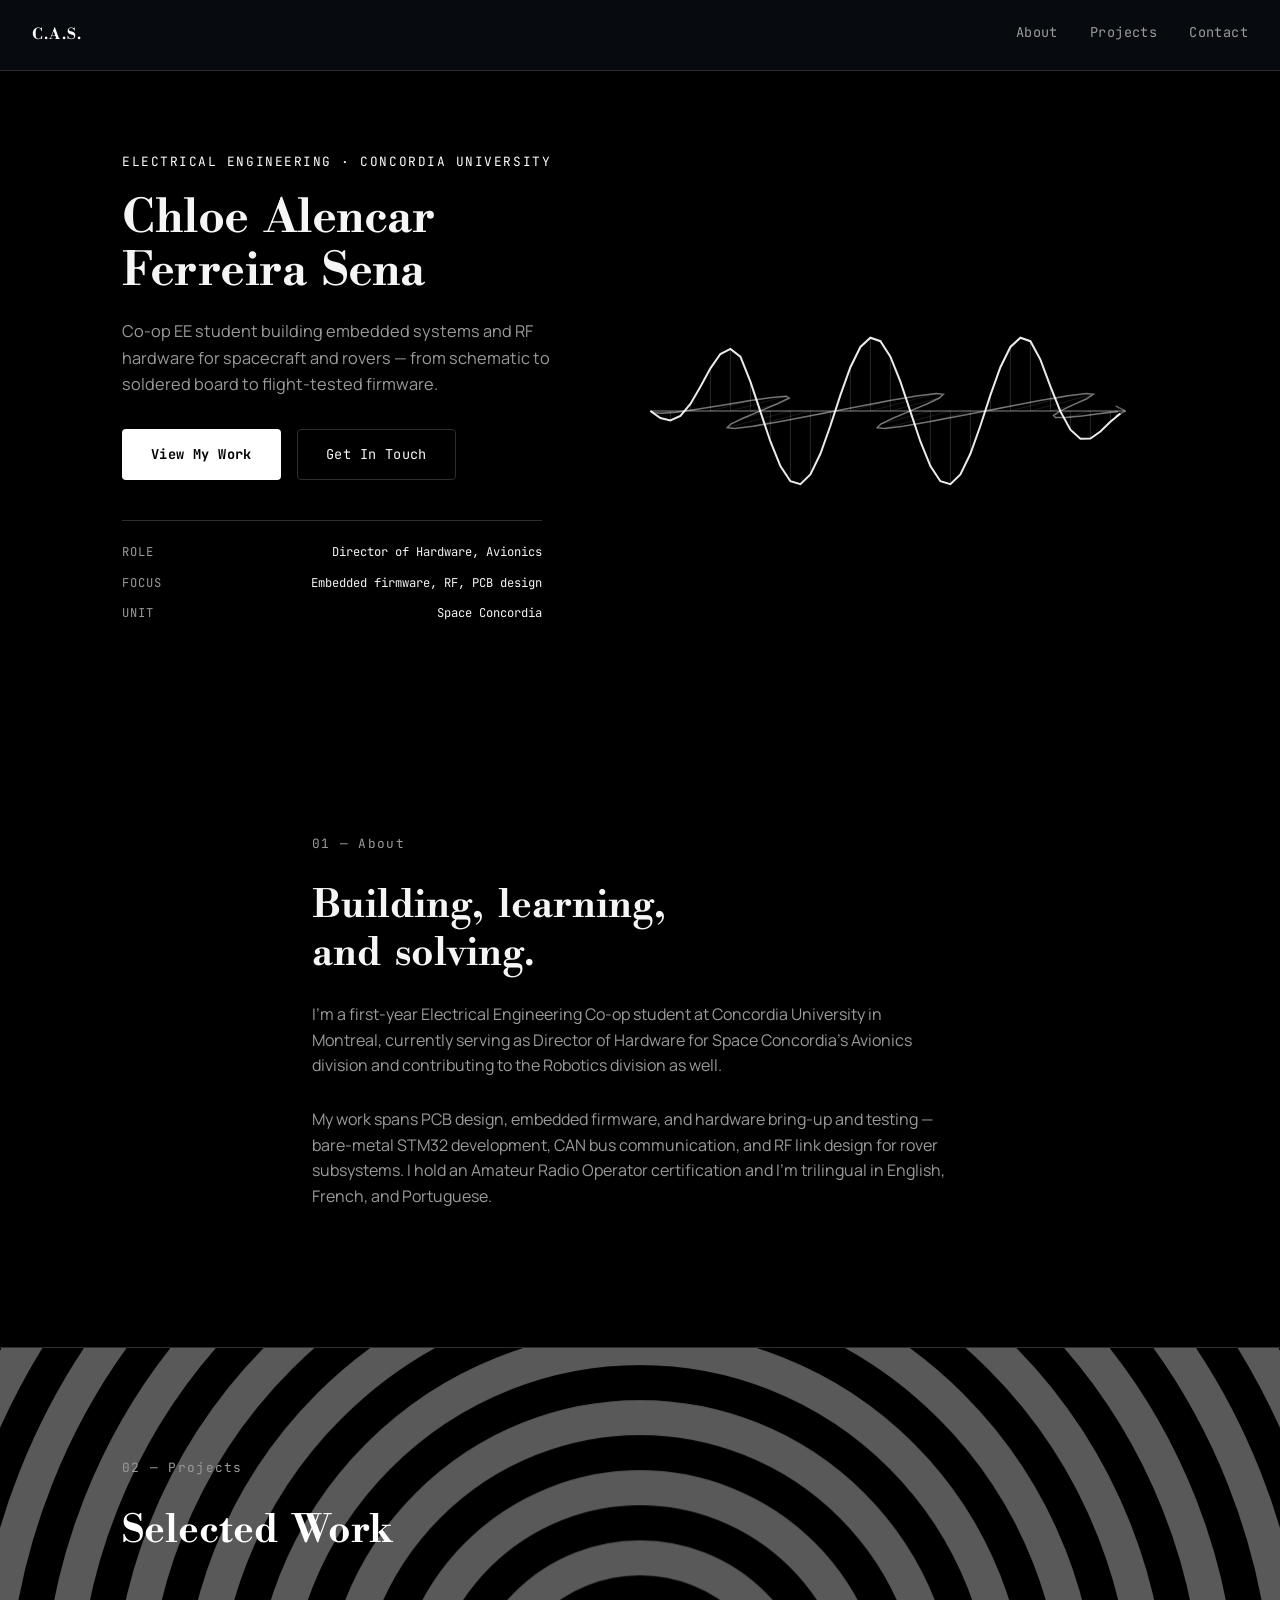
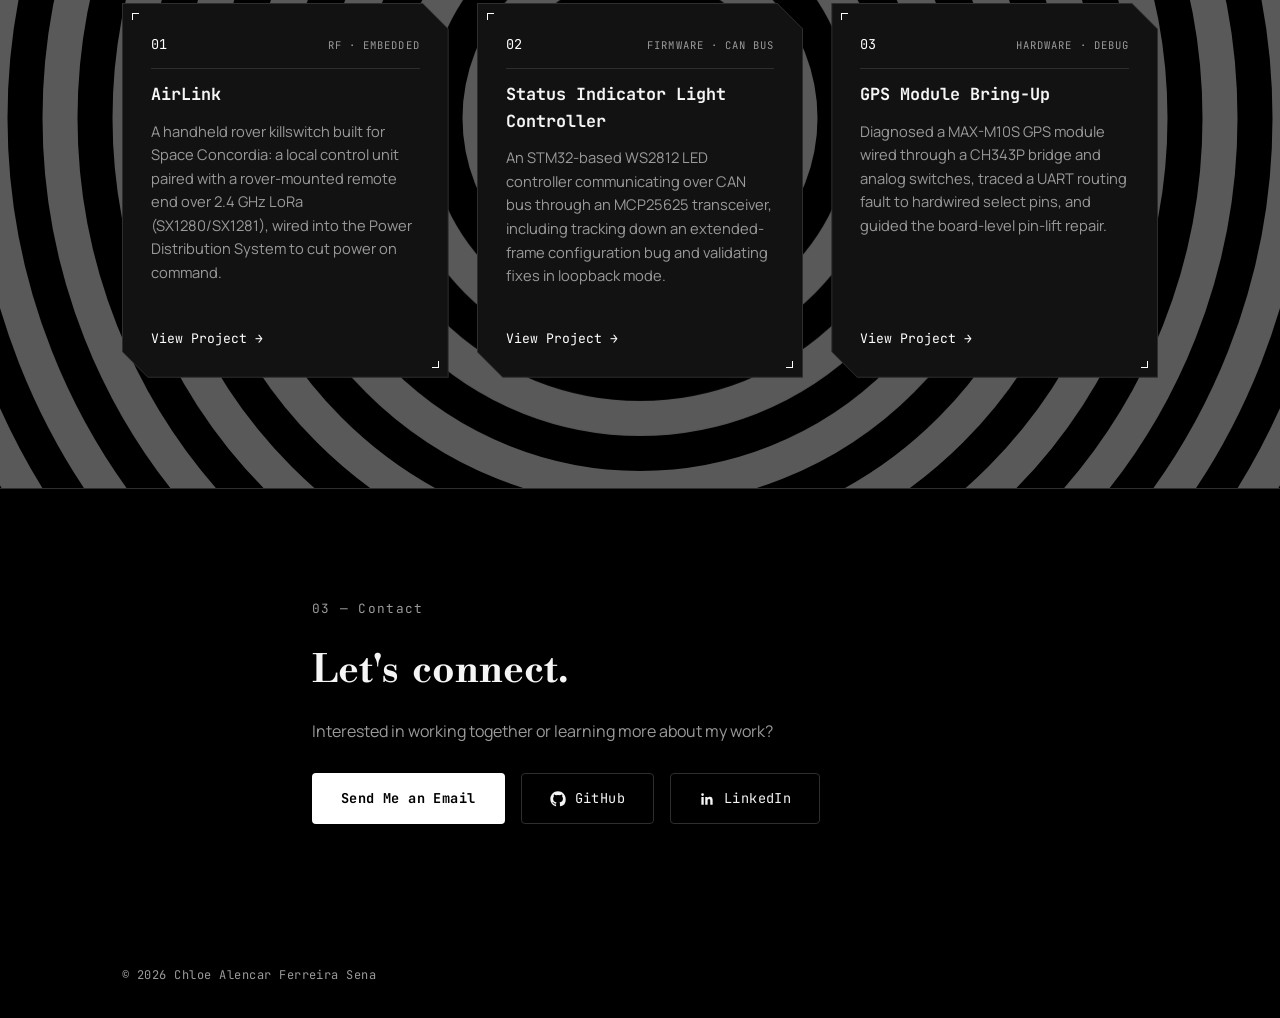
==== commit 3b2a4581: "Changed loop position" ====
--- a/index.html
+++ b/index.html
@@ -58,8 +58,8 @@
                     <p class="eyebrow">Electrical Engineering &middot; Concordia University</p>
 
                     <h1>
-                        CHLOE ALENCAR<br>
-                        FERREIRA SENA
+                        Chloe Alencar<br>
+                        Ferreira Sena
                     </h1>
 
                     <p class="hero-description">
@@ -104,8 +104,6 @@
         ========================== -->
 
         <section id="about" class="content-section">
-
-            <canvas id="tunnelCanvas" aria-hidden="true"></canvas>
 
             <div class="container section-inner">
 
@@ -140,6 +138,8 @@
         ========================== -->
 
         <section id="projects" class="content-section projects-section">
+
+            <canvas id="tunnelCanvas" aria-hidden="true"></canvas>
 
             <div class="container section-inner">
 
--- a/css/style.css
+++ b/css/style.css
@@ -310,7 +310,7 @@
     max-width: 720px;
 }
 
-#about {
+#projects {
     position: relative;
     overflow: hidden;
 }
@@ -324,13 +324,12 @@
     pointer-events: none;
 }
 
-#about .section-inner {
+#projects .section-inner {
     position: relative;
     z-index: 1;
 }
 
-#about h2,
-#about p {
+#projects h2 {
     color: #ffffff;
 }
 
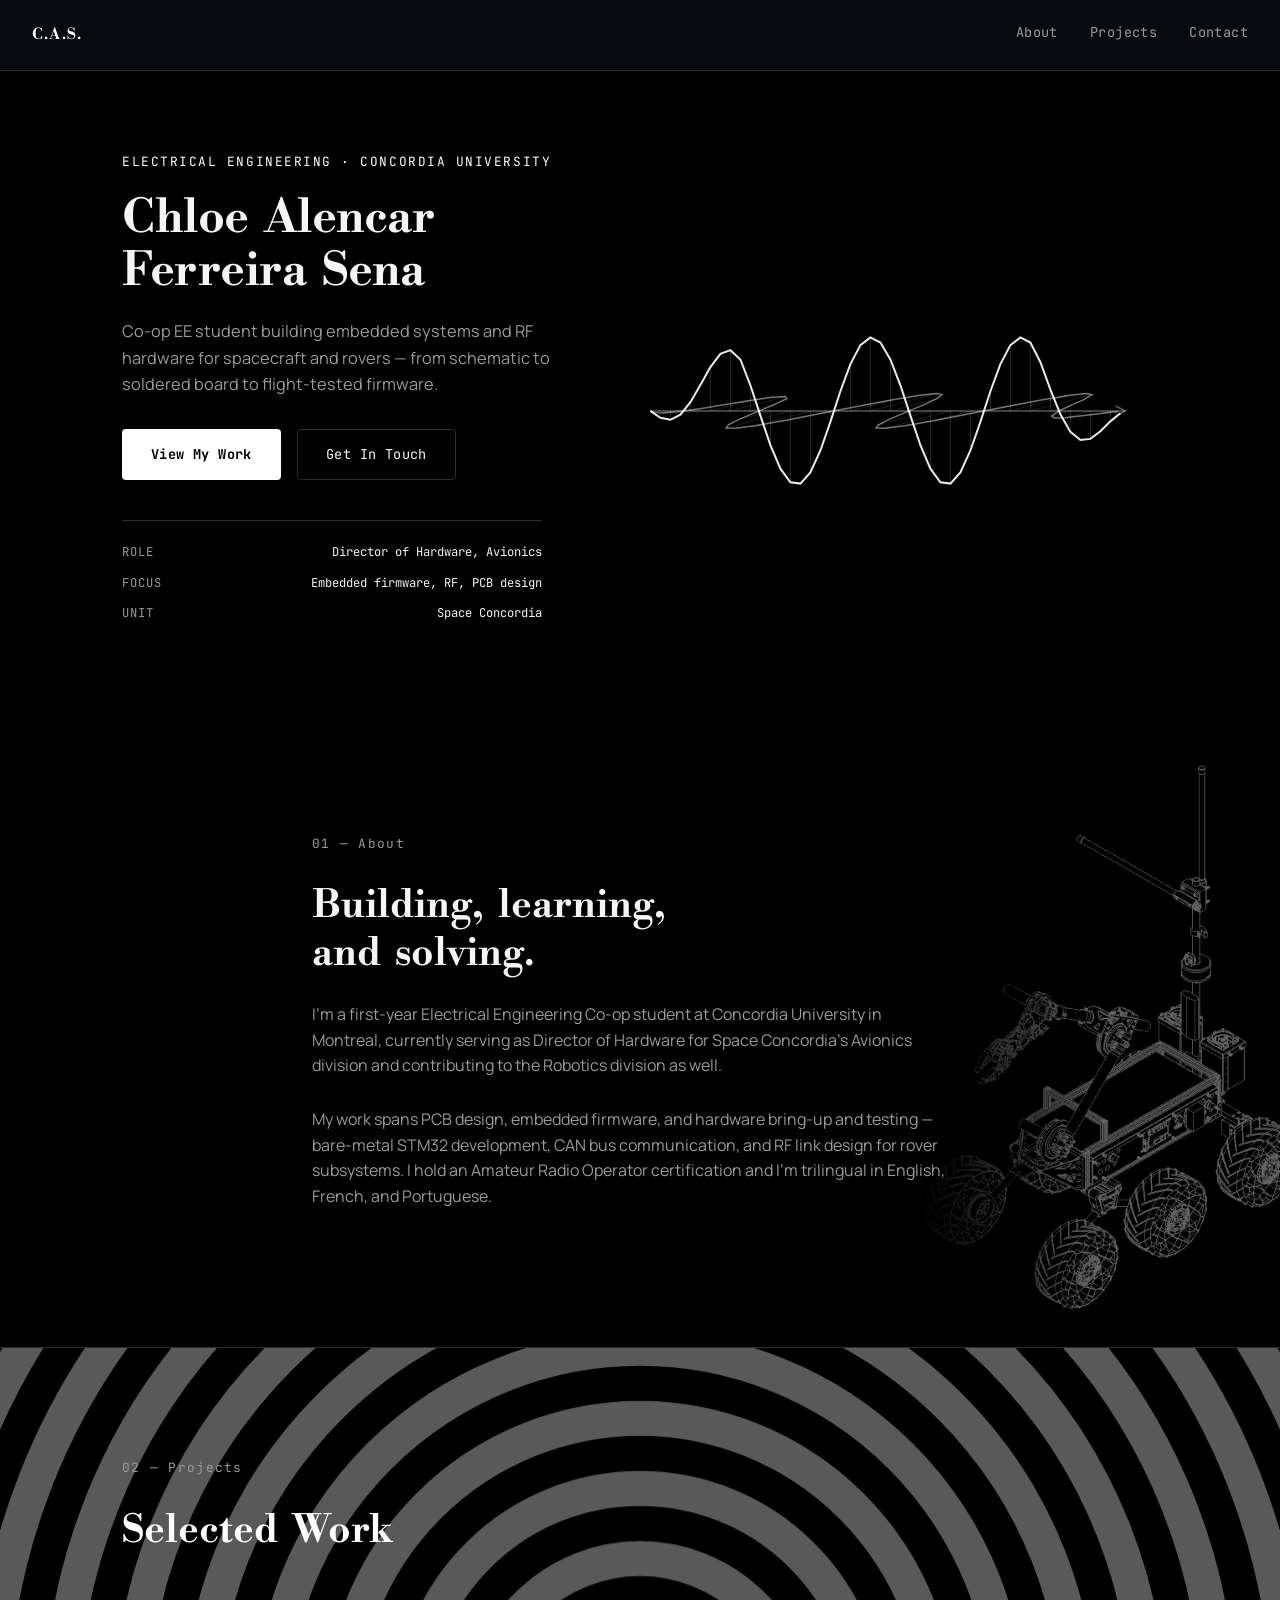
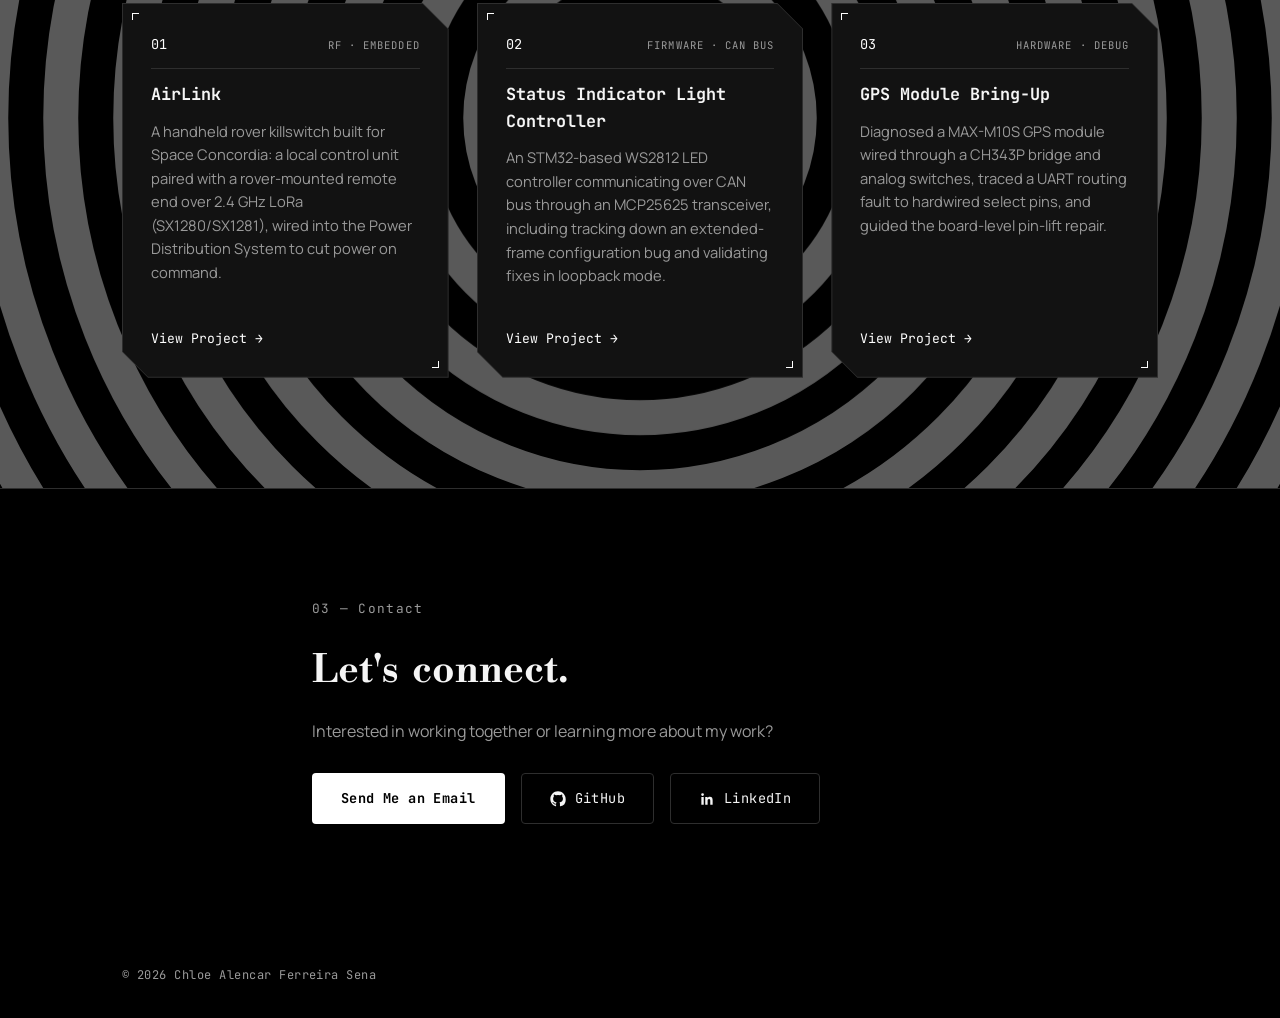
==== commit 06359a7f: "Added rover wireframe image and updated style.css and index.html files." ====
--- a/index.html
+++ b/index.html
@@ -104,6 +104,10 @@
         ========================== -->
 
         <section id="about" class="content-section">
+
+            <div class="about-visual" aria-hidden="true">
+                <img src="images/rover-wireframe.png" alt="">
+            </div>
 
             <div class="container section-inner">
 
--- a/css/style.css
+++ b/css/style.css
@@ -310,6 +310,35 @@
     max-width: 720px;
 }
 
+#about {
+    position: relative;
+    overflow: hidden;
+}
+
+.about-visual {
+    position: absolute;
+    top: 50%;
+    right: -20px;
+    transform: translateY(-50%);
+    width: 380px;
+    max-width: 50%;
+    opacity: 0.4;
+    pointer-events: none;
+    -webkit-mask-image: linear-gradient(to left, black 55%, transparent 100%);
+    mask-image: linear-gradient(to left, black 55%, transparent 100%);
+}
+
+.about-visual img {
+    display: block;
+    width: 100%;
+    height: auto;
+}
+
+#about .section-inner {
+    position: relative;
+    z-index: 1;
+}
+
 #projects {
     position: relative;
     overflow: hidden;
@@ -631,6 +660,10 @@
     .hero-visual {
         min-height: 320px;
     }
+
+    .about-visual {
+        display: none;
+    }
 }
 
 @media (max-width: 640px) {
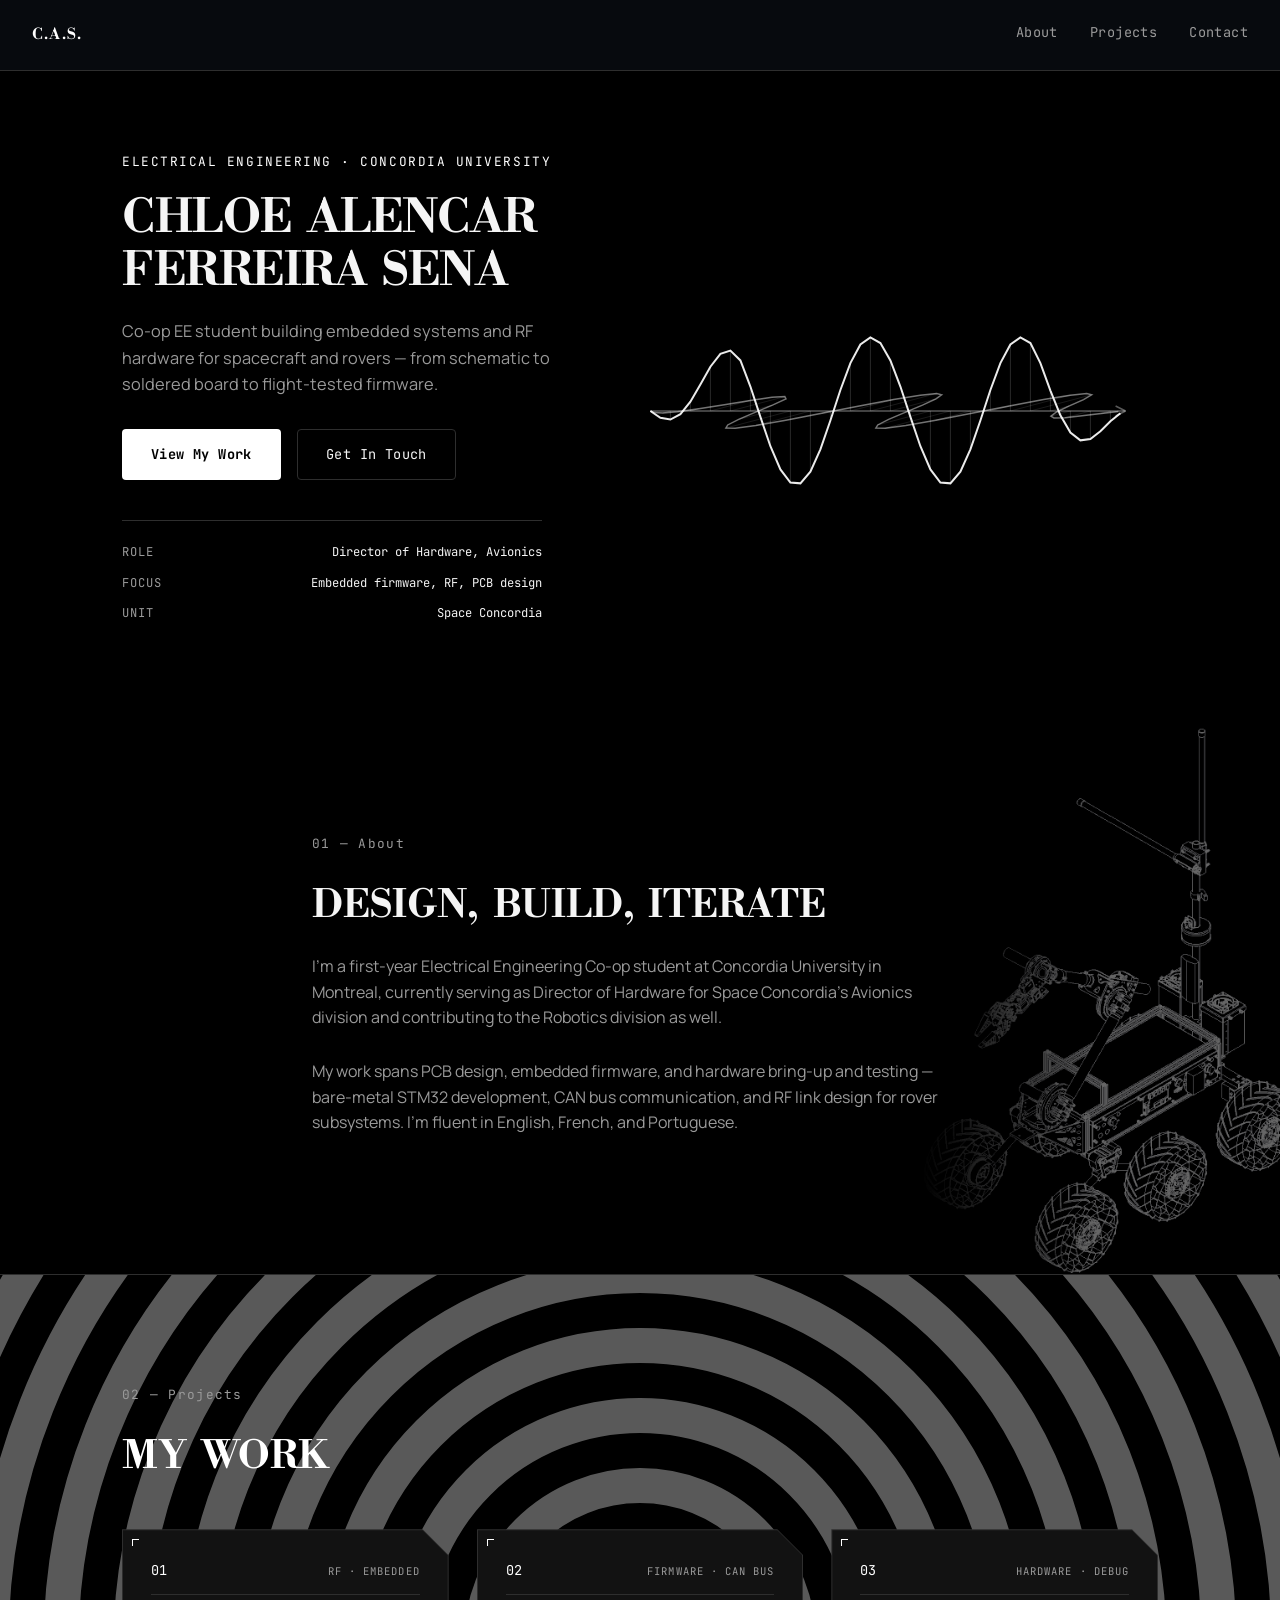
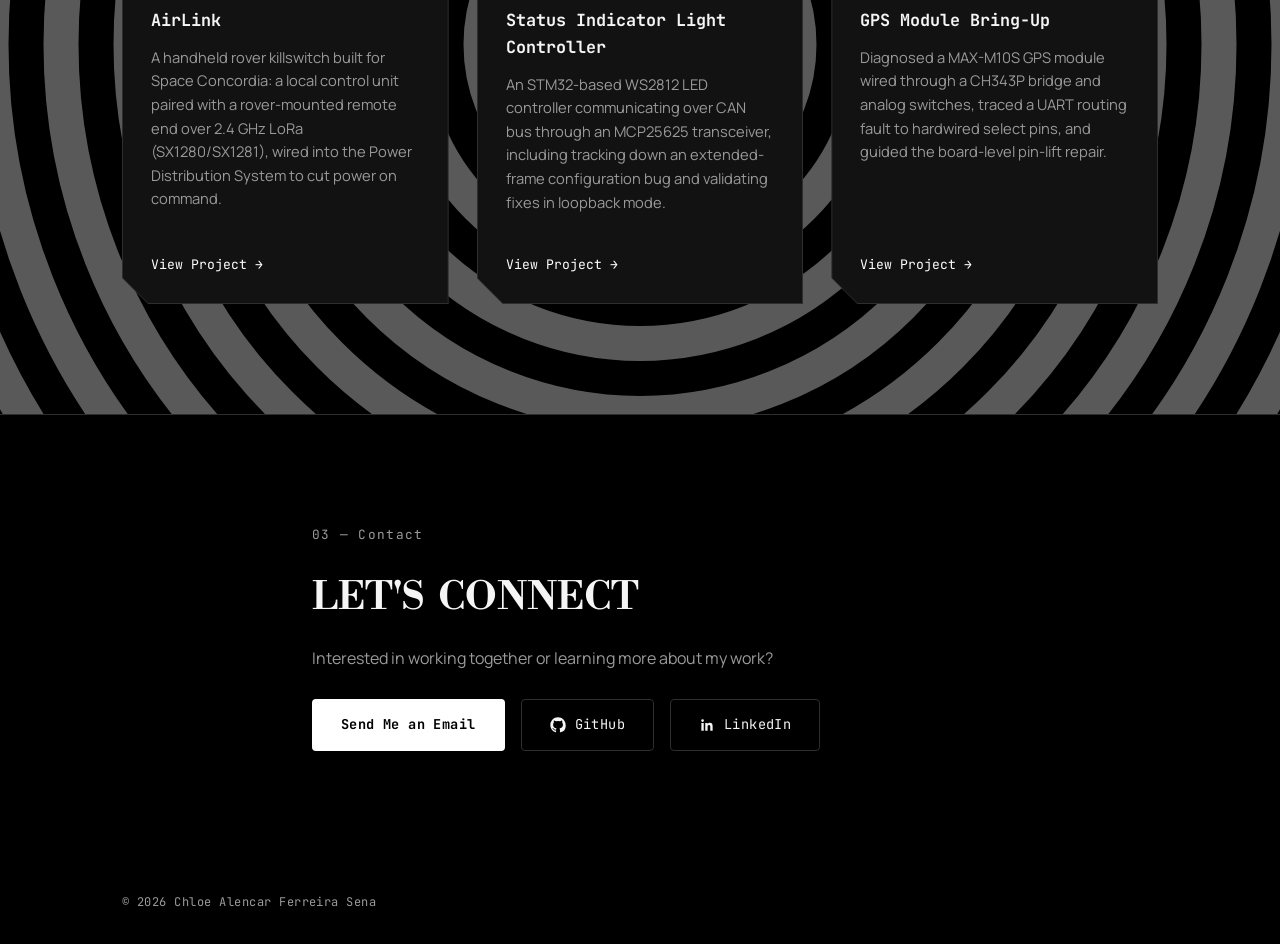
==== commit 977242fc: "Actually added a commit message to the file." ====
--- a/index.html
+++ b/index.html
@@ -58,8 +58,8 @@
                     <p class="eyebrow">Electrical Engineering &middot; Concordia University</p>
 
                     <h1>
-                        Chloe Alencar<br>
-                        Ferreira Sena
+                        CHLOE ALENCAR<br>
+                        FERREIRA SENA
                     </h1>
 
                     <p class="hero-description">
@@ -113,7 +113,7 @@
 
                 <p class="section-label">01 &mdash; About</p>
 
-                <h2>Building, learning,<br>and solving.</h2>
+                <h2>DESIGN, BUILD, ITERATE</h2>
 
                 <p>
                     I'm a first-year Electrical Engineering Co-op
@@ -127,9 +127,8 @@
                     My work spans PCB design, embedded firmware, and
                     hardware bring-up and testing &mdash; bare-metal
                     STM32 development, CAN bus communication, and RF
-                    link design for rover subsystems. I hold an
-                    Amateur Radio Operator certification and I'm
-                    trilingual in English, French, and Portuguese.
+                    link design for rover subsystems. I'm
+                    fluent in English, French, and Portuguese.
                 </p>
 
             </div>
@@ -149,13 +148,12 @@
 
                 <p class="section-label">02 &mdash; Projects</p>
 
-                <h2>Selected Work</h2>
+                <h2>MY WORK</h2>
 
                 <div class="projects-grid">
 
                     <article class="project-card">
                         <span class="corner-tick corner-tick--tl" aria-hidden="true"></span>
-                        <span class="corner-tick corner-tick--br" aria-hidden="true"></span>
                         <div class="project-card-inner">
                             <div class="project-meta">
                                 <span class="project-number">01</span>
@@ -182,7 +180,6 @@
 
                     <article class="project-card">
                         <span class="corner-tick corner-tick--tl" aria-hidden="true"></span>
-                        <span class="corner-tick corner-tick--br" aria-hidden="true"></span>
                         <div class="project-card-inner">
                             <div class="project-meta">
                                 <span class="project-number">02</span>
@@ -208,7 +205,6 @@
 
                     <article class="project-card">
                         <span class="corner-tick corner-tick--tl" aria-hidden="true"></span>
-                        <span class="corner-tick corner-tick--br" aria-hidden="true"></span>
                         <div class="project-card-inner">
                             <div class="project-meta">
                                 <span class="project-number">03</span>
@@ -248,7 +244,7 @@
 
                 <p class="section-label">03 &mdash; Contact</p>
 
-                <h2>Let's connect.</h2>
+                <h2>LET'S CONNECT</h2>
 
                 <p>
                     Interested in working together or learning more
@@ -257,14 +253,14 @@
 
                 <div class="contact-actions">
                     <a
-                        href="mailto:your.email@example.com"
+                        href="mailto:chloe.alencar@gmail.com"
                         class="button primary-button"
                     >
                         Send Me an Email
                     </a>
 
                     <a
-                        href="https://github.com/your-username"
+                        href="https://github.com/cyaltr"
                         class="button secondary-button icon-button"
                         target="_blank"
                         rel="noopener"
@@ -274,7 +270,7 @@
                     </a>
 
                     <a
-                        href="https://linkedin.com/in/your-profile"
+                        href="https://linkedin.com/in/chloe-alencar-sena"
                         class="button secondary-button icon-button"
                         target="_blank"
                         rel="noopener"
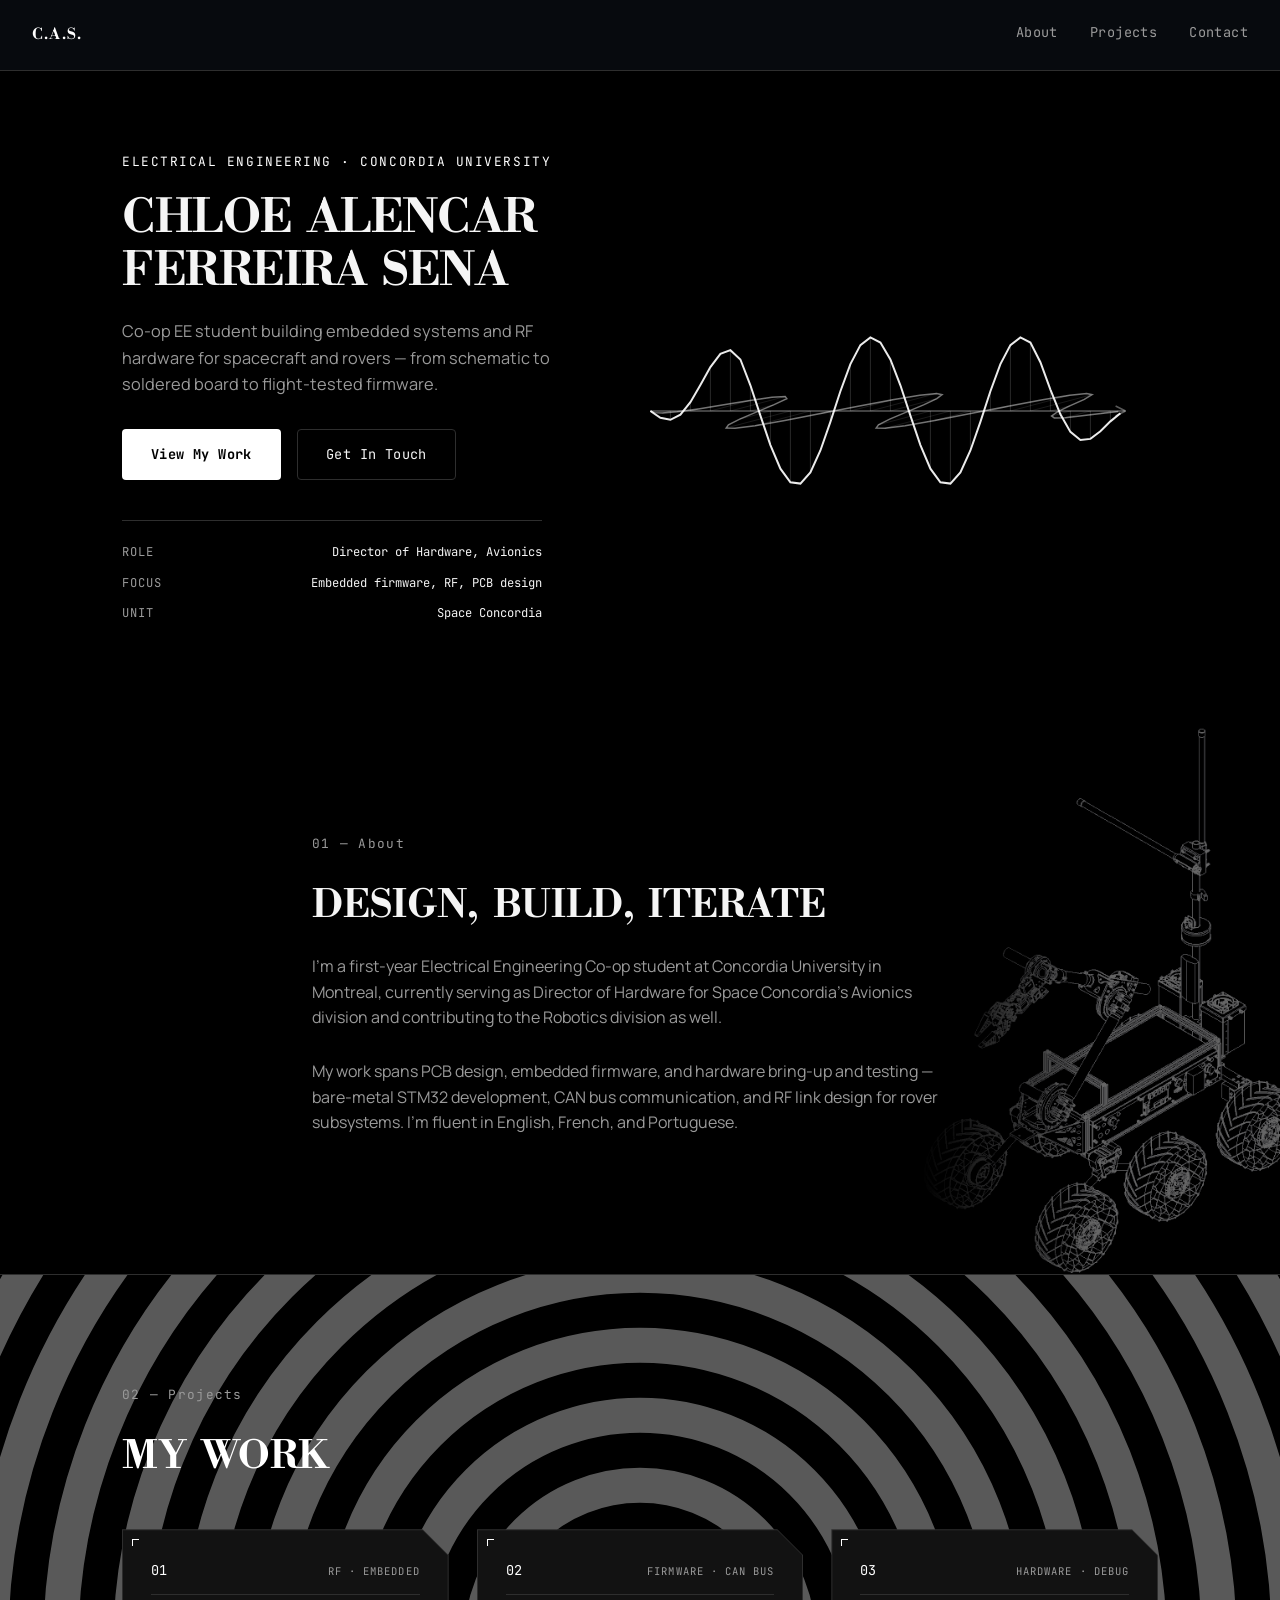
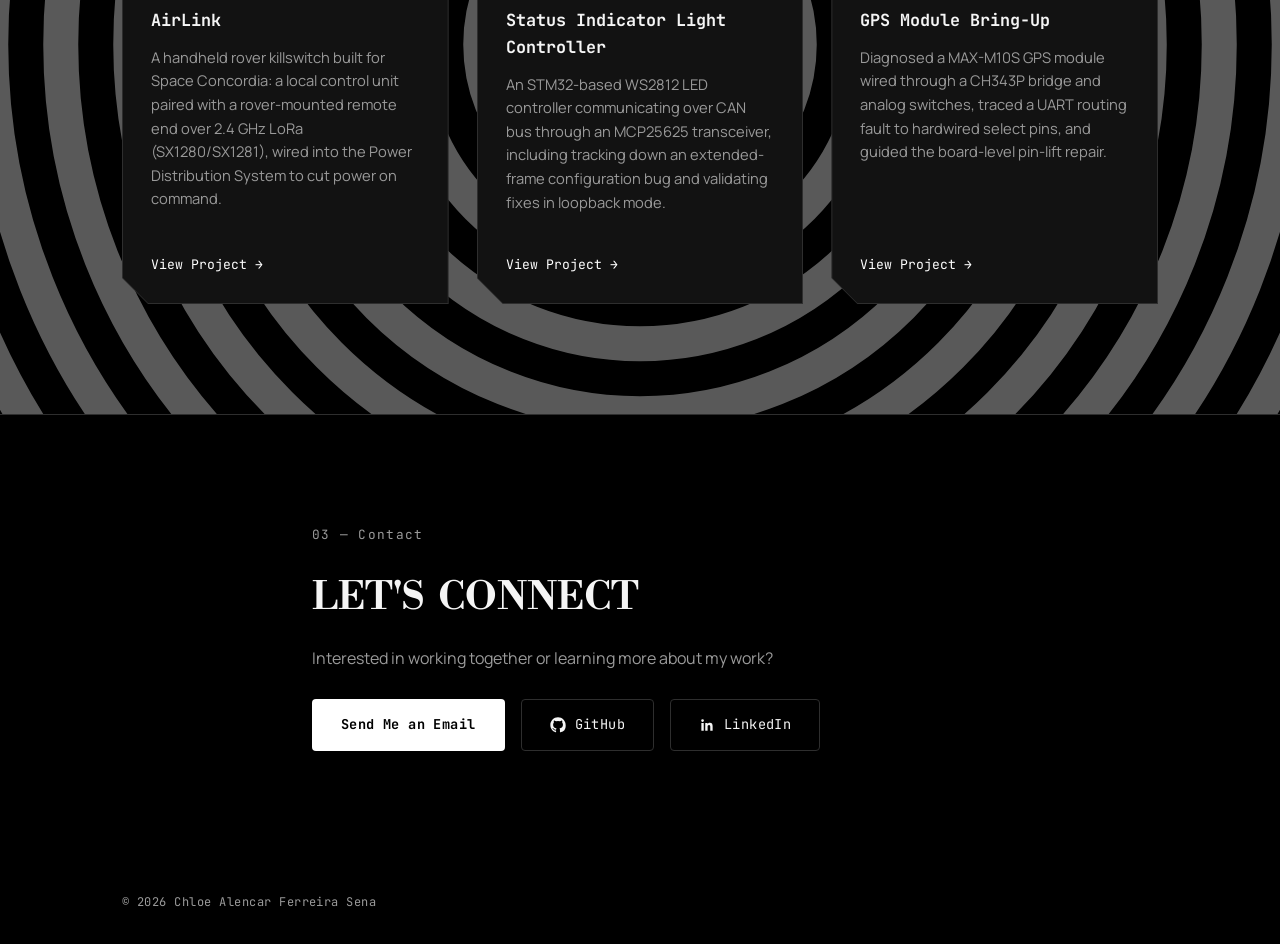
==== commit 439d1914: "Update email address in contact actions" ====
--- a/index.html
+++ b/index.html
@@ -253,7 +253,7 @@
 
                 <div class="contact-actions">
                     <a
-                        href="mailto:chloe.alencar@gmail.com"
+                        href="mailto:c@gmail.com"
                         class="button primary-button"
                     >
                         Send Me an Email
@@ -300,4 +300,4 @@
     <script src="js/script.js"></script>
 
 </body>
-</html>+</html>
